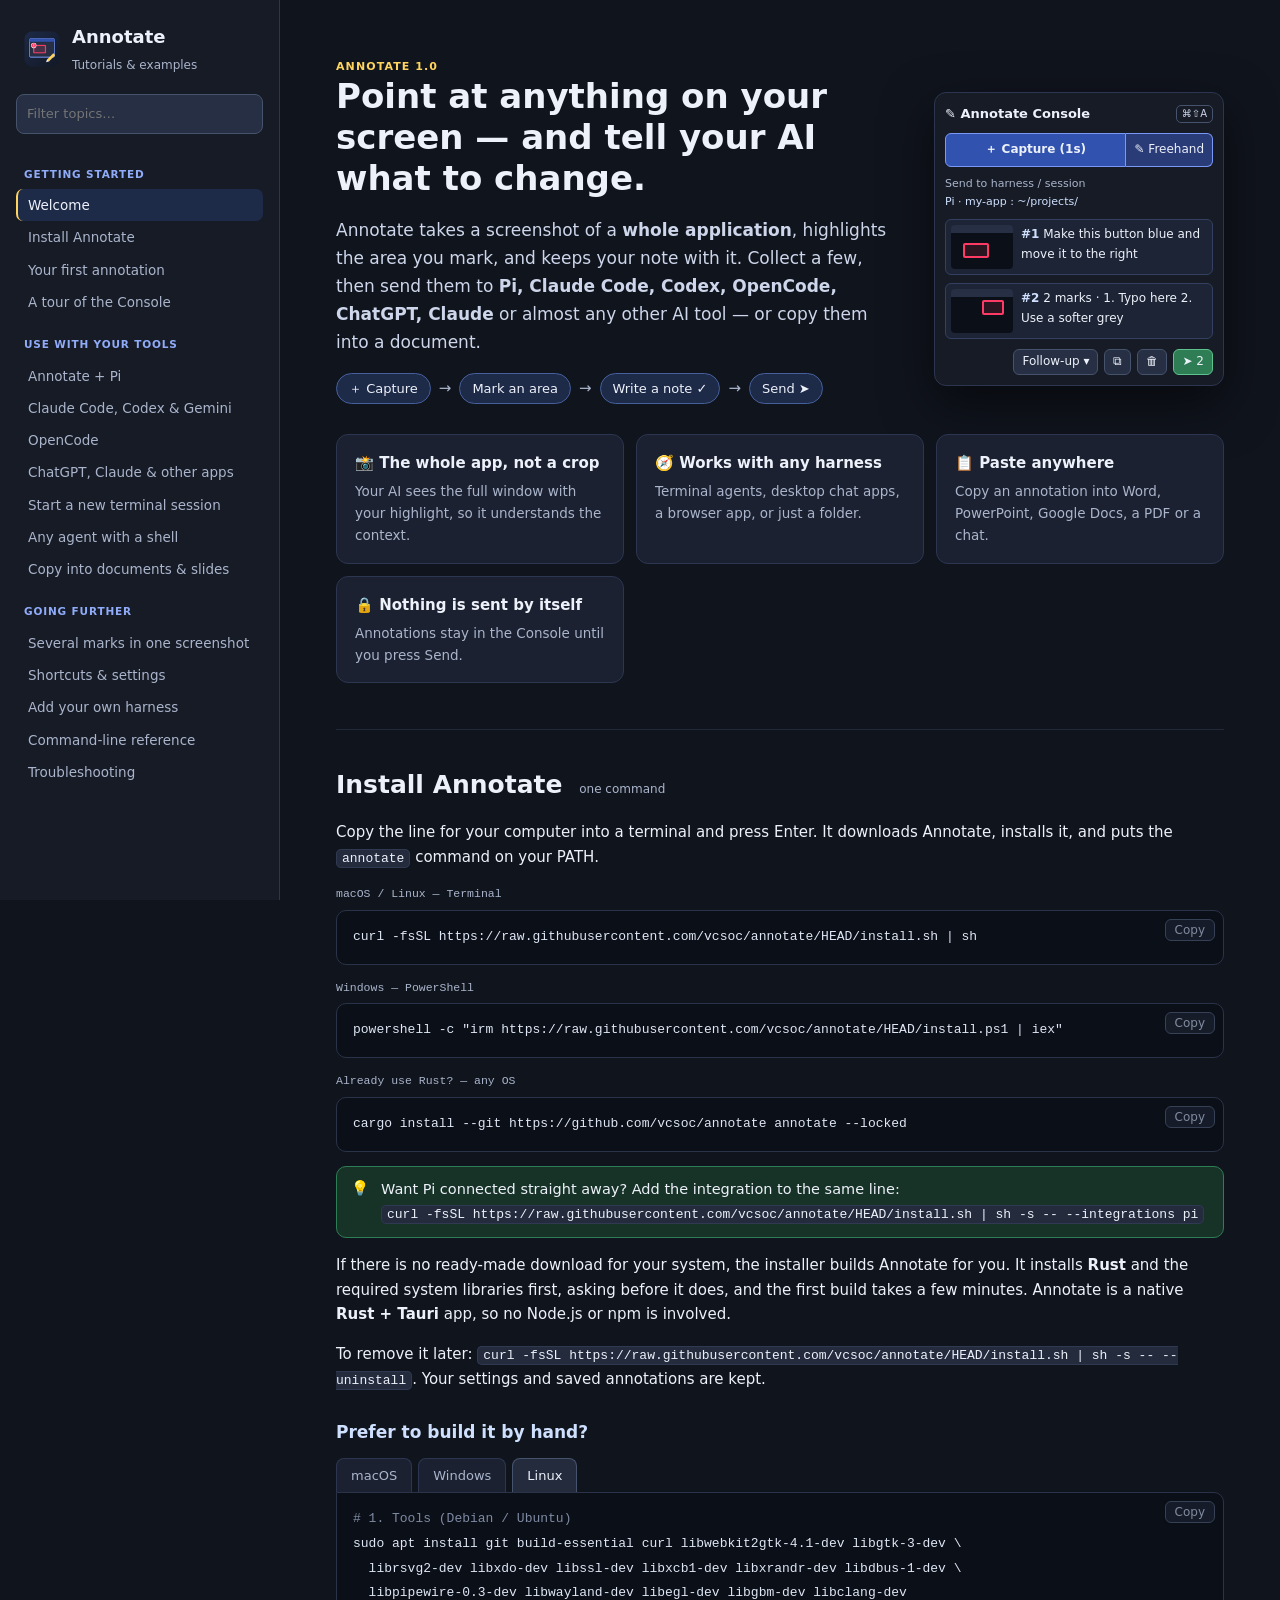
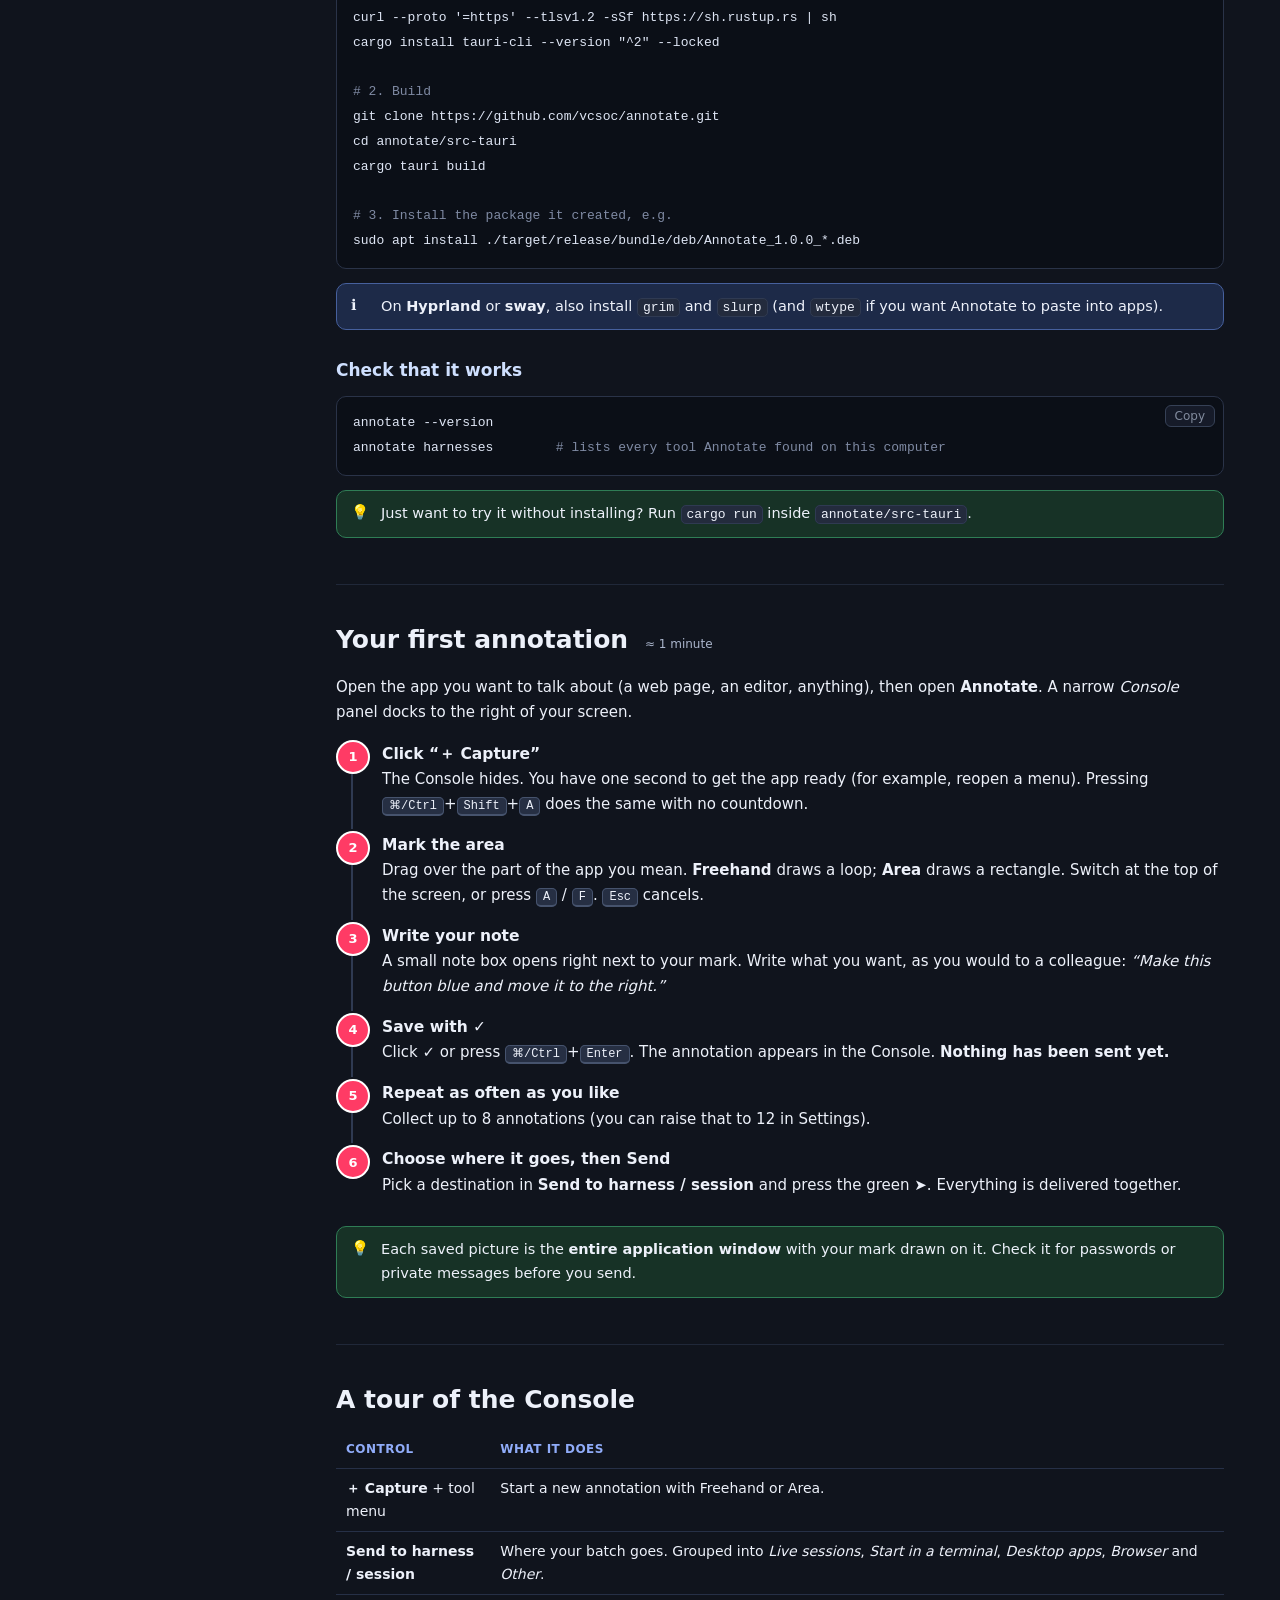
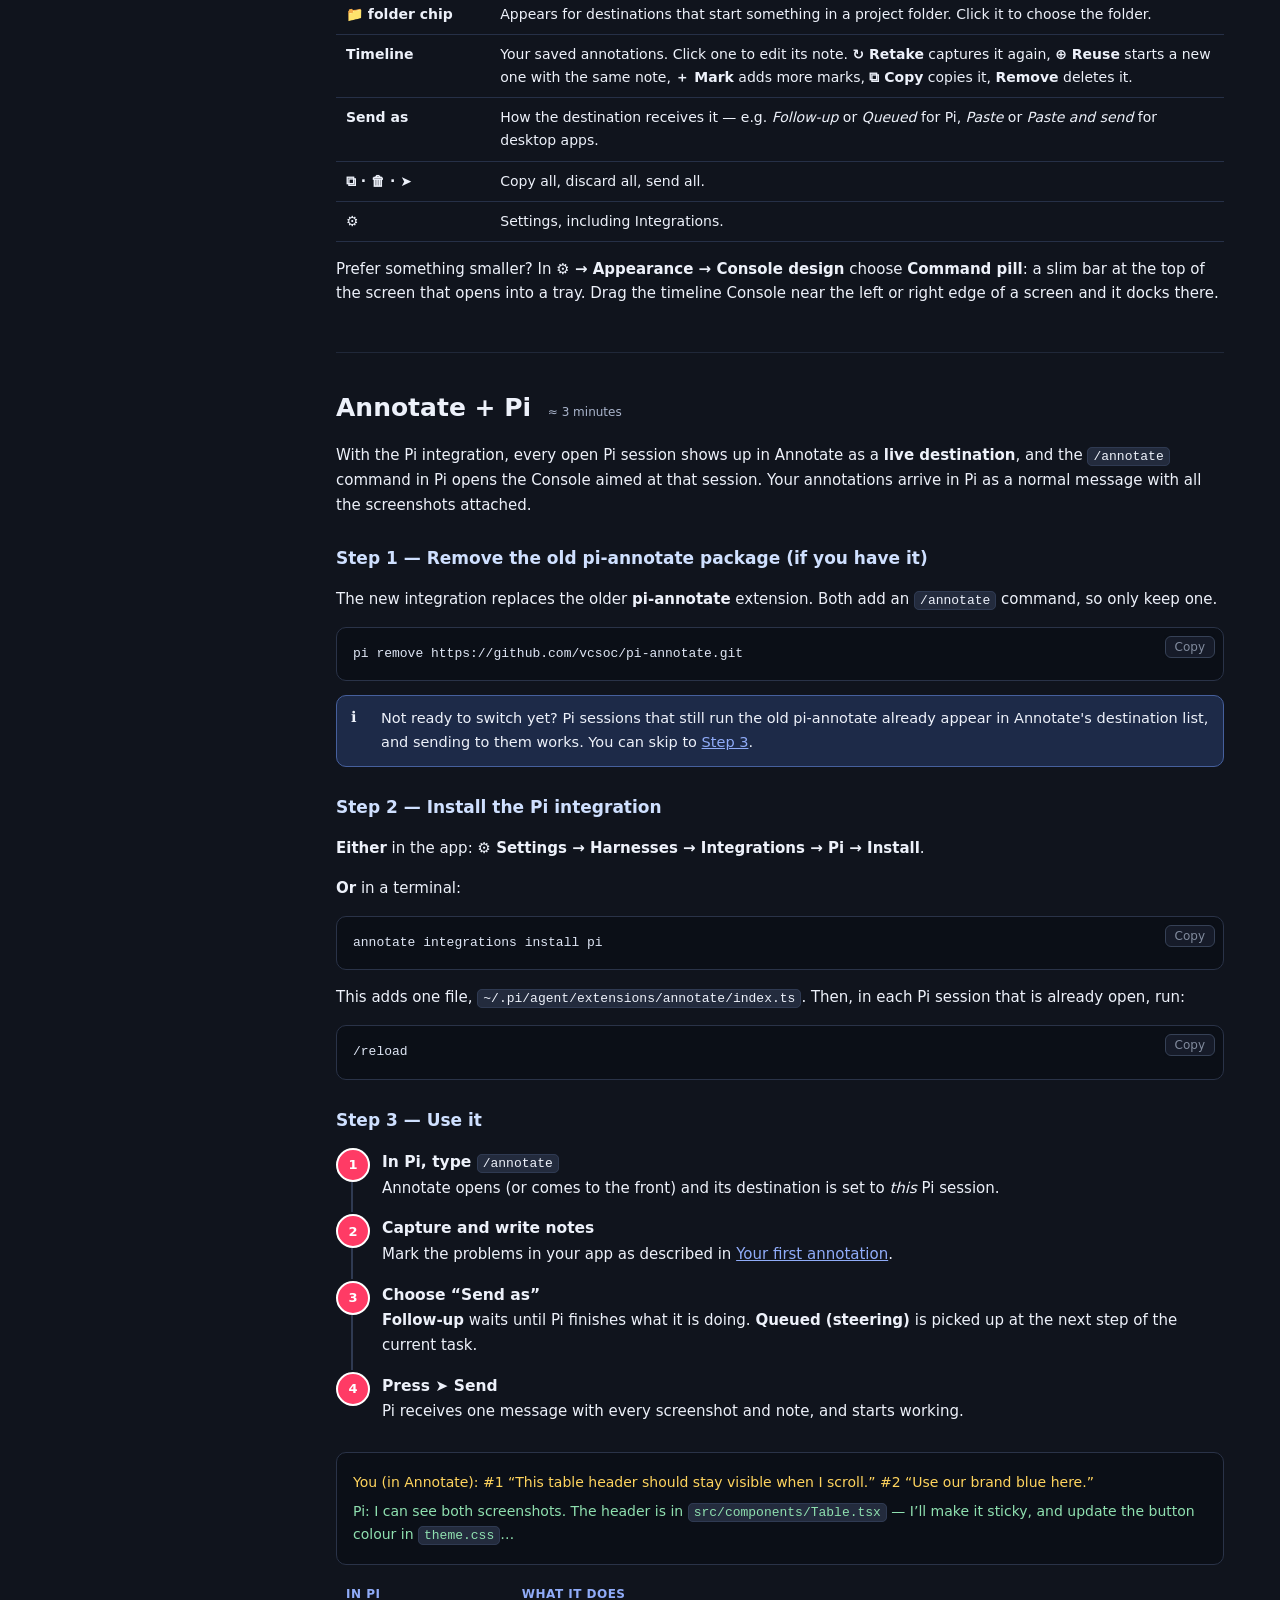
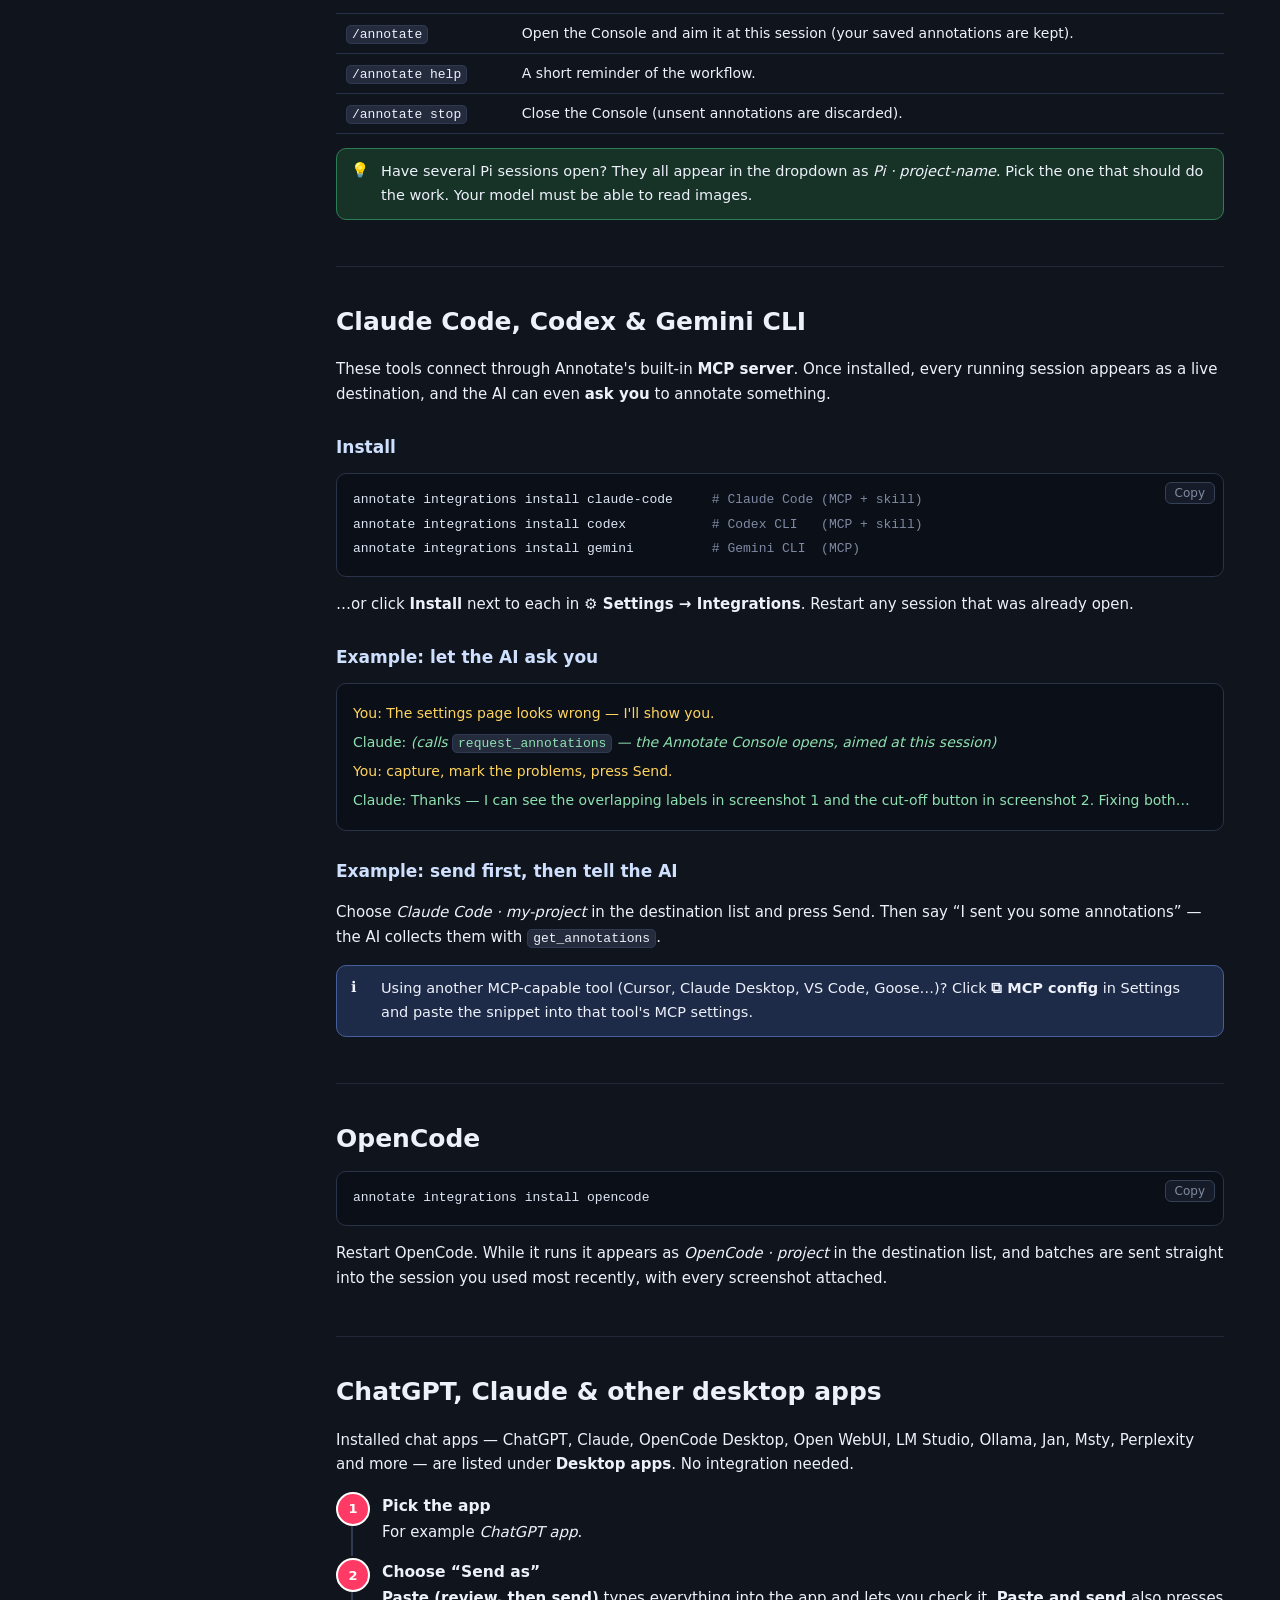
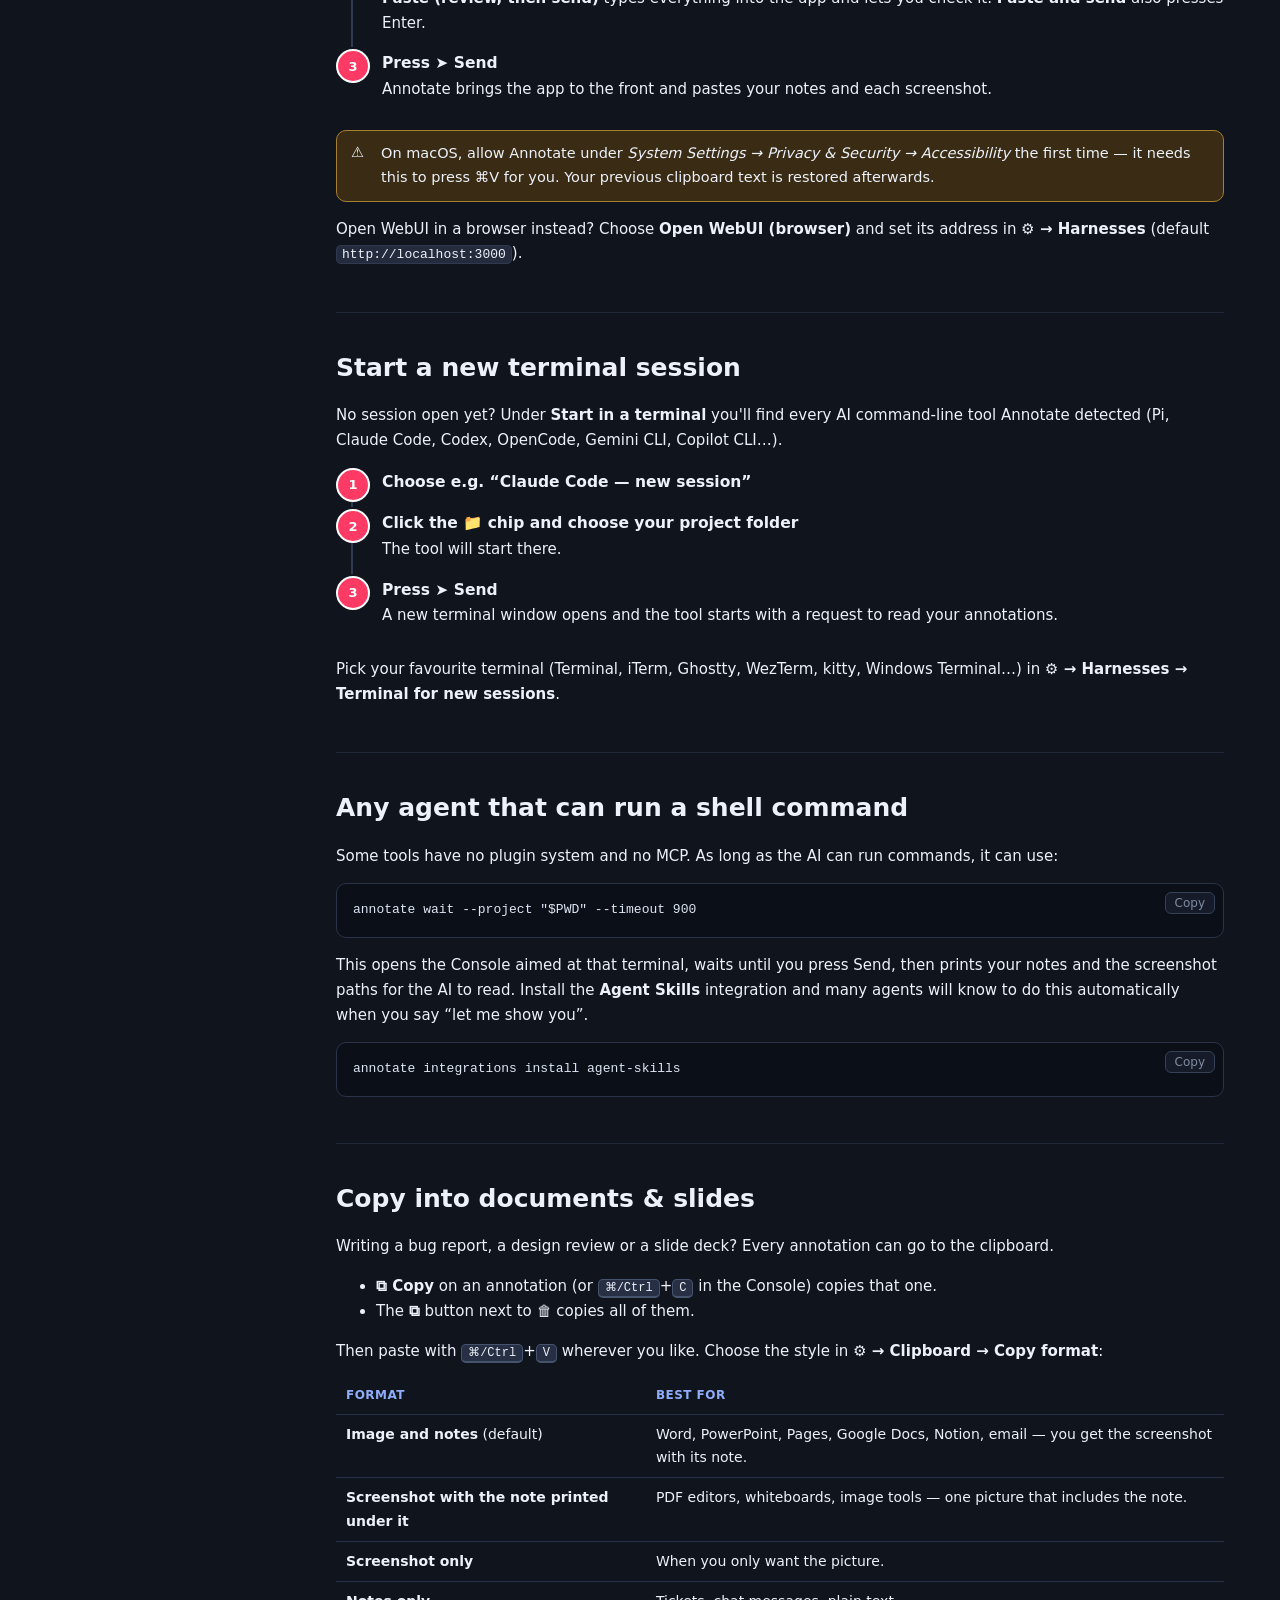
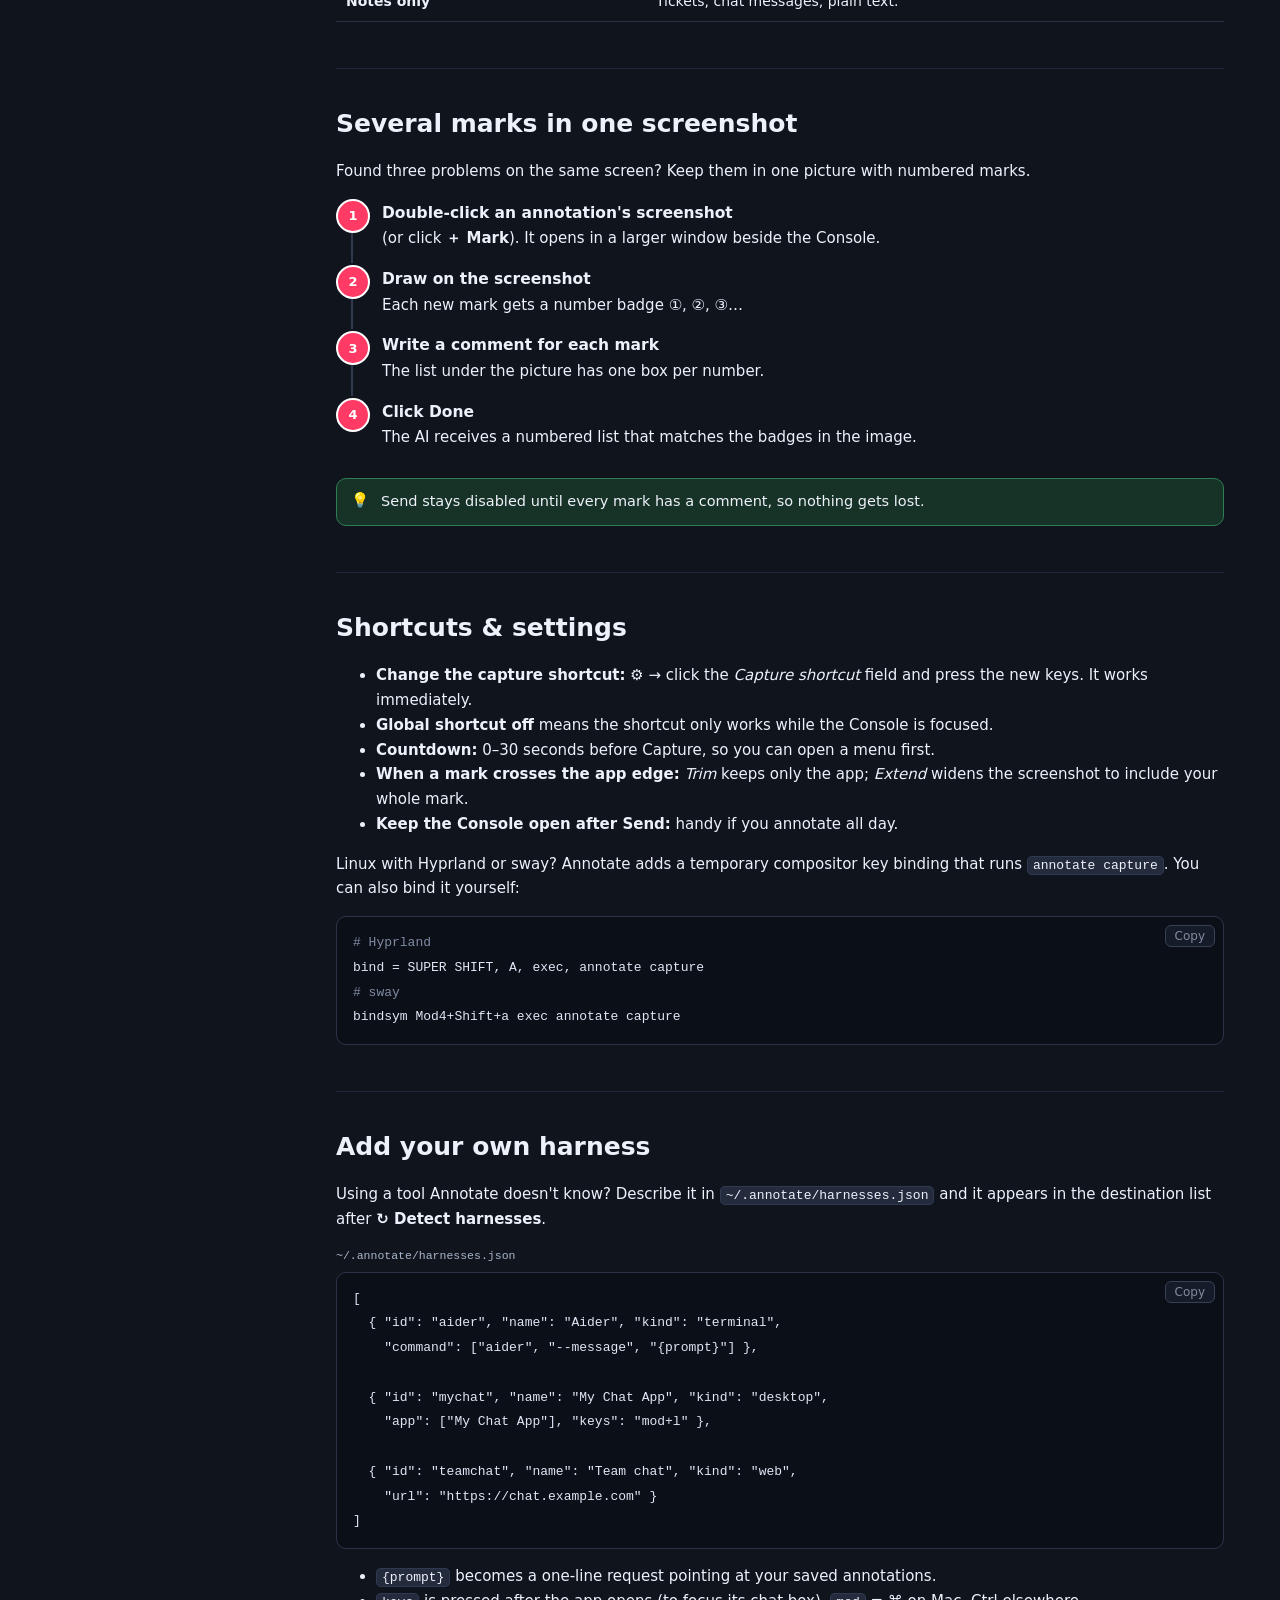
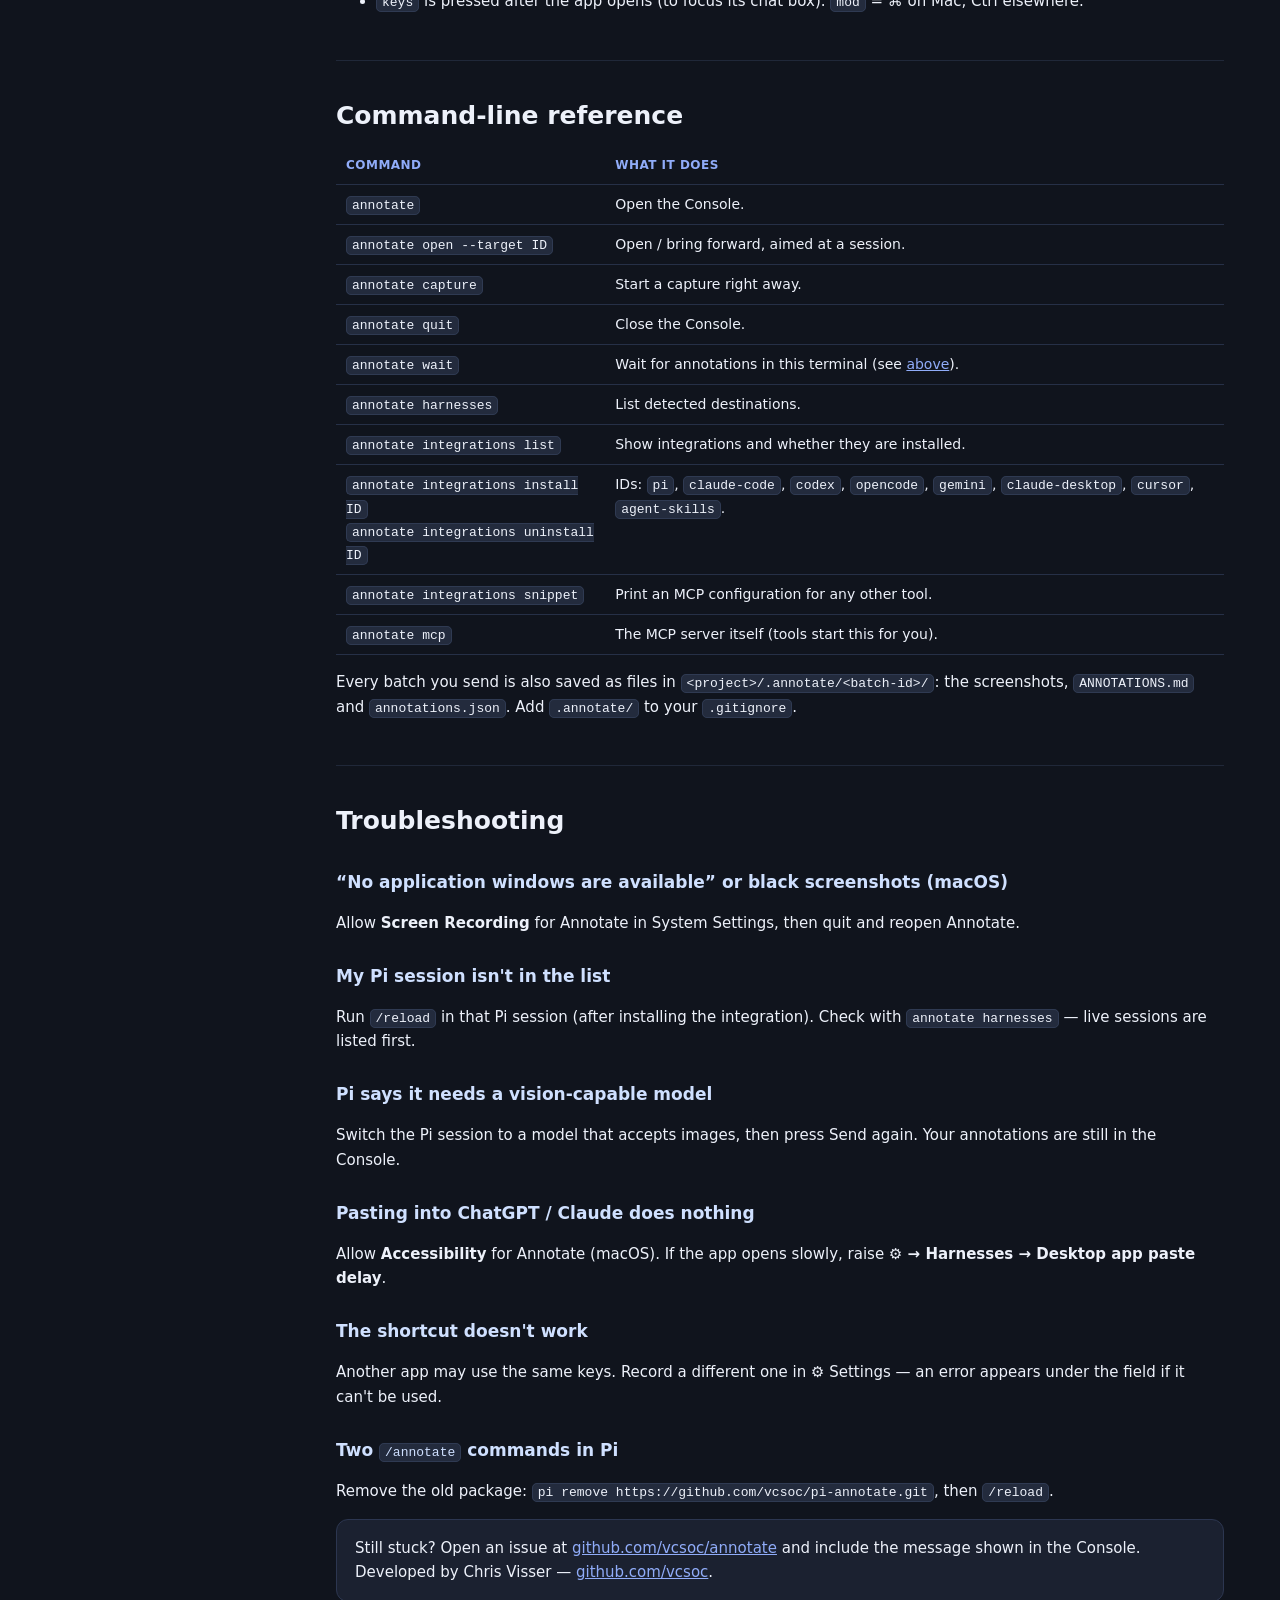
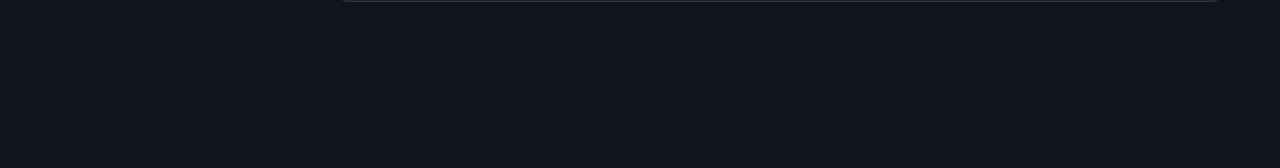
==== docs/tutorial.html @ 0a0fde4d "feat: Annotate 1.0 — harness-agnostic Rust + Tauri annotation Console Recreates the pi-annotate Cons" ====
<!doctype html>
<html lang="en">
<head>
<meta charset="utf-8">
<meta name="viewport" content="width=device-width, initial-scale=1">
<title>Annotate — Tutorials</title>
<style>
:root{--bg:#10141d;--panel:#161b26;--card:#1b2130;--line:#2c3650;--text:#edf1fa;--muted:#aab5cc;--blue:#7a99f7;--blue2:#3152af;--red:#ff3b65;--gold:#ffd45e;--green:#5ec28e;color-scheme:dark}
*{box-sizing:border-box}
html{scroll-behavior:smooth;scroll-padding-top:20px}
body{margin:0;font:15px/1.65 system-ui,-apple-system,"Segoe UI",sans-serif;background:var(--bg);color:var(--text)}
a{color:#90acf9}
code{font:13px ui-monospace,SFMono-Regular,Menlo,Consolas,monospace;background:#232b3d;border:1px solid #2f3a52;border-radius:5px;padding:1px 5px}
kbd{font:12px ui-monospace,Menlo,monospace;background:#262f43;border:1px solid #46536d;border-bottom-width:2px;border-radius:5px;padding:1px 6px}

/* layout */
.side{position:fixed;inset:0 auto 0 0;width:280px;background:var(--panel);border-right:1px solid var(--line);overflow-y:auto;padding:22px 16px 30px}
main{margin-left:280px;padding:40px 56px 120px;max-width:1040px}
.brand{display:flex;align-items:center;gap:10px;margin:0 6px 18px}
.brand img{width:40px;height:40px}
.brand strong{font-size:18px;display:block}
.brand span{font-size:12px;color:var(--muted)}
.search{width:100%;margin:0 0 14px;padding:8px 10px;border-radius:8px;border:1px solid #46536d;background:#262f43;color:var(--text);font:inherit;font-size:13px}
.side h4{font-size:10.5px;letter-spacing:.08em;text-transform:uppercase;color:#90acf9;margin:18px 8px 6px}
.side a{display:block;padding:5px 10px;border-radius:7px;color:var(--muted);text-decoration:none;font-size:13.5px;border-left:2px solid transparent}
.side a:hover{background:#1f2738;color:var(--text)}
.side a.active{background:#1d2a48;color:var(--text);border-left-color:var(--gold)}
.menu-toggle{display:none}

/* content */
section{padding-top:18px;margin-bottom:46px;border-top:1px solid #202839}
section:first-of-type{border-top:0}
h1{font-size:34px;line-height:1.2;margin:0 0 10px}
h2{font-size:25px;margin:16px 0 8px}
h3{font-size:17px;margin:26px 0 6px;color:#cfe0ff}
.lead{font-size:17px;color:#cdd6ea;max-width:760px}
.eyebrow{font-size:11px;letter-spacing:.1em;text-transform:uppercase;color:var(--gold);font-weight:700}
.time{font-size:12px;color:var(--muted);margin-left:8px;font-weight:400}

/* steps */
ol.steps{list-style:none;counter-reset:s;padding:0;margin:14px 0}
ol.steps>li{counter-increment:s;position:relative;padding:2px 0 14px 46px}
ol.steps>li::before{content:counter(s);position:absolute;left:0;top:0;width:30px;height:30px;border-radius:50%;background:var(--red);border:2px solid #fff;color:#fff;font-weight:700;font-size:13px;display:flex;align-items:center;justify-content:center}
ol.steps>li::after{content:"";position:absolute;left:15px;top:34px;bottom:2px;width:2px;background:#2f3a52}
ol.steps>li:last-child::after{display:none}
ol.steps>li>b:first-child{display:block;font-size:15.5px}

/* boxes */
.card{background:var(--card);border:1px solid var(--line);border-radius:12px;padding:16px 18px;margin:14px 0}
.grid{display:grid;grid-template-columns:repeat(auto-fit,minmax(220px,1fr));gap:12px;margin:14px 0}
.grid .card{margin:0}
.grid .card h4{margin:0 0 4px;font-size:15px}
.grid .card p{margin:0;color:var(--muted);font-size:13.5px}
.tip,.warn,.note{border-radius:10px;padding:11px 14px 11px 44px;margin:14px 0;position:relative;font-size:14.5px}
.tip{background:#173226;border:1px solid #2f7d55}.tip::before{content:"💡"}
.warn{background:#3a2c14;border:1px solid #a7802f}.warn::before{content:"⚠️"}
.note{background:#1d2a48;border:1px solid #46609d}.note::before{content:"ℹ️"}
.tip::before,.warn::before,.note::before{position:absolute;left:14px;top:10px}
.tabs{display:flex;gap:6px;margin:12px 0 0}
.tabs button{font:inherit;font-size:13px;color:var(--muted);background:#1b2130;border:1px solid var(--line);border-bottom:0;border-radius:8px 8px 0 0;padding:6px 14px;cursor:pointer}
.tabs button[aria-selected=true]{background:#232b3d;color:var(--text);border-color:#46536d}
.tab{display:none}.tab.show{display:block}
.tab pre{margin-top:0;border-top-left-radius:0}

/* code */
pre{position:relative;background:#0b0f17;border:1px solid #2a3348;border-radius:10px;padding:14px 16px;overflow:auto;margin:12px 0}
pre code{background:none;border:0;padding:0;font-size:13px;line-height:1.6;color:#dfe6f5}
pre .c{color:#7f8aa3}
.copy{position:absolute;top:8px;right:8px;font:12px system-ui;color:var(--muted);background:#1b2130;border:1px solid #46536d;border-radius:6px;padding:3px 9px;cursor:pointer;opacity:.75}
.copy:hover{opacity:1;color:var(--text)}
.label{font-size:11.5px;color:var(--muted);margin:14px 0 -6px;font-family:ui-monospace,Menlo,monospace}

/* tables */
table{width:100%;border-collapse:collapse;margin:12px 0;font-size:14px}
th,td{text-align:left;padding:8px 10px;border-bottom:1px solid #263047;vertical-align:top}
th{color:#90acf9;font-size:12px;letter-spacing:.04em;text-transform:uppercase}

/* mock Console */
.hero{display:grid;grid-template-columns:1fr 290px;gap:34px;align-items:center;margin-bottom:10px}
.mock{background:var(--panel);border:1px solid var(--line);border-radius:12px;padding:10px;font-size:12px;box-shadow:0 18px 50px #0008}
.mock .t{display:flex;justify-content:space-between;align-items:center;margin-bottom:8px}
.mock .t b{font-size:13px}.mock .badge{font-size:10px;border:1px solid #46536d;border-radius:5px;padding:0 5px;color:#cdd6ea}
.mock .cap{display:flex}.mock .cap div{flex:1;background:var(--blue2);border:1px solid var(--blue);border-radius:6px 0 0 6px;text-align:center;padding:6px;font-weight:600}
.mock .cap span{background:#2a3c78;border:1px solid var(--blue);border-left:0;border-radius:0 6px 6px 0;padding:6px 8px}
.mock .dest{color:var(--muted);font-size:11px;margin:8px 0 2px}.mock .dest b{display:block;color:#cfe0ff;font-weight:400}
.mock .entry{display:grid;grid-template-columns:62px 1fr;gap:8px;background:#1d2435;border:1px solid #334061;border-radius:6px;padding:5px;margin-top:8px}
.mock .shot{height:44px;border-radius:4px;background:linear-gradient(#262f43 0 18%,#0b0f17 18%);position:relative}
.mock .shot i{position:absolute;left:20%;top:40%;width:42%;height:34%;border:2px solid var(--red);background:#ff3b6522;border-radius:2px}
.mock .foot{display:flex;gap:6px;justify-content:flex-end;margin-top:10px}
.mock .foot span{border:1px solid #46536d;border-radius:6px;padding:2px 8px;background:#262f43}
.mock .foot .send{background:#2f7d55;border-color:var(--green)}
.flow{display:flex;flex-wrap:wrap;gap:8px;align-items:center;margin:16px 0}
.flow span{background:#1d2a48;border:1px solid #46609d;border-radius:20px;padding:4px 12px;font-size:13px}
.flow em{color:var(--muted);font-style:normal}
.chat{background:#0b0f17;border:1px solid #2a3348;border-radius:10px;padding:12px 16px;margin:12px 0;font-size:14px}
.chat p{margin:6px 0}.chat .u{color:var(--gold)}.chat .a{color:#8fe0b0}
.hidden{display:none!important}

@media (max-width:900px){
  .side{transform:translateX(-100%);transition:transform .2s;z-index:5}
  .side.open{transform:none}
  main{margin-left:0;padding:60px 20px 80px}
  .hero{grid-template-columns:1fr}
  .menu-toggle{display:block;position:fixed;top:12px;left:12px;z-index:6;font:inherit;background:var(--panel);color:var(--text);border:1px solid #46536d;border-radius:8px;padding:6px 12px}
}
</style>
</head>
<body>
<button class="menu-toggle" aria-label="Open navigation">☰ Menu</button>
<nav class="side" aria-label="Tutorials">
  <div class="brand"><img src="../src-tauri/icons/128x128.png" alt=""><div><strong>Annotate</strong><span>Tutorials &amp; examples</span></div></div>
  <input class="search" type="search" placeholder="Filter topics…" aria-label="Filter topics">
  <h4>Getting started</h4>
  <a href="#welcome">Welcome</a>
  <a href="#install">Install Annotate</a>
  <a href="#first">Your first annotation</a>
  <a href="#console">A tour of the Console</a>
  <h4>Use with your tools</h4>
  <a href="#pi">Annotate + Pi</a>
  <a href="#claude-code">Claude Code, Codex &amp; Gemini</a>
  <a href="#opencode">OpenCode</a>
  <a href="#desktop">ChatGPT, Claude &amp; other apps</a>
  <a href="#terminal">Start a new terminal session</a>
  <a href="#wait">Any agent with a shell</a>
  <a href="#clipboard">Copy into documents &amp; slides</a>
  <h4>Going further</h4>
  <a href="#marks">Several marks in one screenshot</a>
  <a href="#shortcut">Shortcuts &amp; settings</a>
  <a href="#custom">Add your own harness</a>
  <a href="#cli">Command-line reference</a>
  <a href="#trouble">Troubleshooting</a>
</nav>

<main>
<!-- ============================================================ -->
<section id="welcome">
  <div class="hero">
    <div>
      <div class="eyebrow">Annotate 1.0</div>
      <h1>Point at anything on your screen — and tell your AI what to change.</h1>
      <p class="lead">Annotate takes a screenshot of a <b>whole application</b>, highlights the area you mark, and keeps your note with it. Collect a few, then send them to <b>Pi, Claude Code, Codex, OpenCode, ChatGPT, Claude</b> or almost any other AI tool — or copy them into a document.</p>
      <div class="flow"><span>＋ Capture</span><em>→</em><span>Mark an area</span><em>→</em><span>Write a note ✓</span><em>→</em><span>Send ➤</span></div>
    </div>
    <div class="mock" aria-hidden="true">
      <div class="t"><b>✎ Annotate Console</b><span class="badge">⌘⇧A</span></div>
      <div class="cap"><div>＋ Capture (1s)</div><span>✎ Freehand</span></div>
      <div class="dest">Send to harness / session<b>Pi · my-app : ~/projects/</b></div>
      <div class="entry"><div class="shot"><i></i></div><div><b style="color:#cfe0ff">#1</b> Make this button blue and move it to the right</div></div>
      <div class="entry"><div class="shot"><i style="left:50%;top:25%;width:35%"></i></div><div><b style="color:#cfe0ff">#2</b> 2 marks · 1. Typo here 2. Use a softer grey</div></div>
      <div class="foot"><span>Follow-up ▾</span><span>⧉</span><span>🗑</span><span class="send">➤ 2</span></div>
    </div>
  </div>
  <div class="grid">
    <div class="card"><h4>📸 The whole app, not a crop</h4><p>Your AI sees the full window with your highlight, so it understands the context.</p></div>
    <div class="card"><h4>🧭 Works with any harness</h4><p>Terminal agents, desktop chat apps, a browser app, or just a folder.</p></div>
    <div class="card"><h4>📋 Paste anywhere</h4><p>Copy an annotation into Word, PowerPoint, Google Docs, a PDF or a chat.</p></div>
    <div class="card"><h4>🔒 Nothing is sent by itself</h4><p>Annotations stay in the Console until you press Send.</p></div>
  </div>
</section>

<!-- ============================================================ -->
<section id="install">
  <h2>Install Annotate <span class="time">one command</span></h2>
  <p>Copy the line for your computer into a terminal and press Enter. It downloads Annotate, installs it, and puts the <code>annotate</code> command on your PATH.</p>
  <div class="label">macOS / Linux — Terminal</div>
<pre><code>curl -fsSL https://raw.githubusercontent.com/vcsoc/annotate/HEAD/install.sh | sh</code></pre>
  <div class="label">Windows — PowerShell</div>
<pre><code>powershell -c "irm https://raw.githubusercontent.com/vcsoc/annotate/HEAD/install.ps1 | iex"</code></pre>
  <div class="label">Already use Rust? — any OS</div>
<pre><code>cargo install --git https://github.com/vcsoc/annotate annotate --locked</code></pre>
  <div class="tip">Want Pi connected straight away? Add the integration to the same line:<br><code>curl -fsSL https://raw.githubusercontent.com/vcsoc/annotate/HEAD/install.sh | sh -s -- --integrations pi</code></div>
  <p>If there is no ready-made download for your system, the installer builds Annotate for you. It installs <b>Rust</b> and the required system libraries first, asking before it does, and the first build takes a few minutes. Annotate is a native <b>Rust + Tauri</b> app, so no Node.js or npm is involved.</p>
  <p>To remove it later: <code>curl -fsSL https://raw.githubusercontent.com/vcsoc/annotate/HEAD/install.sh | sh -s -- --uninstall</code>. Your settings and saved annotations are kept.</p>

  <h3>Prefer to build it by hand?</h3>

  <div class="tabs" role="tablist" data-group="os">
    <button role="tab" aria-selected="true" data-tab="mac">macOS</button>
    <button role="tab" aria-selected="false" data-tab="win">Windows</button>
    <button role="tab" aria-selected="false" data-tab="linux">Linux</button>
  </div>
  <div class="tab show" data-group="os" data-tab="mac">
<pre><code><span class="c"># 1. Tools (skip what you already have)</span>
xcode-select --install
curl --proto '=https' --tlsv1.2 -sSf https://sh.rustup.rs | sh
cargo install tauri-cli --version "^2" --locked

<span class="c"># 2. Get Annotate and build the app</span>
git clone https://github.com/vcsoc/annotate.git
cd annotate/src-tauri
cargo tauri build

<span class="c"># 3. Install it</span>
cp -R target/release/bundle/macos/Annotate.app /Applications/

<span class="c"># 4. (Recommended) make the `annotate` command available in terminals</span>
sudo ln -sf /Applications/Annotate.app/Contents/MacOS/annotate /usr/local/bin/annotate</code></pre>
    <div class="note">The first time you capture, macOS asks for <b>Screen Recording</b> permission. Allow it in <i>System Settings → Privacy &amp; Security → Screen &amp; System Audio Recording</i>, then reopen Annotate.</div>
  </div>
  <div class="tab" data-group="os" data-tab="win">
<pre><code><span class="c"># 1. Tools: install these first</span>
<span class="c">#    • Rust:      https://rustup.rs   (choose the default MSVC option)</span>
<span class="c">#    • Git:       https://git-scm.com</span>
<span class="c">#    • "Desktop development with C++" from Visual Studio Build Tools</span>
cargo install tauri-cli --version "^2" --locked

<span class="c"># 2. Build (PowerShell)</span>
git clone https://github.com/vcsoc/annotate.git
cd annotate\src-tauri
cargo tauri build

<span class="c"># 3. Run the installer it created:</span>
<span class="c">#    target\release\bundle\msi\Annotate_1.0.0_x64_en-US.msi</span></code></pre>
    <div class="note">WebView2 is already part of Windows 11. On Windows 10 the installer adds it if it is missing.</div>
  </div>
  <div class="tab" data-group="os" data-tab="linux">
<pre><code><span class="c"># 1. Tools (Debian / Ubuntu)</span>
sudo apt install git build-essential curl libwebkit2gtk-4.1-dev libgtk-3-dev \
  librsvg2-dev libxdo-dev libssl-dev libxcb1-dev libxrandr-dev libdbus-1-dev \
  libpipewire-0.3-dev libwayland-dev libegl-dev libgbm-dev libclang-dev
curl --proto '=https' --tlsv1.2 -sSf https://sh.rustup.rs | sh
cargo install tauri-cli --version "^2" --locked

<span class="c"># 2. Build</span>
git clone https://github.com/vcsoc/annotate.git
cd annotate/src-tauri
cargo tauri build

<span class="c"># 3. Install the package it created, e.g.</span>
sudo apt install ./target/release/bundle/deb/Annotate_1.0.0_*.deb</code></pre>
    <div class="note">On <b>Hyprland</b> or <b>sway</b>, also install <code>grim</code> and <code>slurp</code> (and <code>wtype</code> if you want Annotate to paste into apps).</div>
  </div>

  <h3>Check that it works</h3>
<pre><code>annotate --version
annotate harnesses        <span class="c"># lists every tool Annotate found on this computer</span></code></pre>
  <div class="tip">Just want to try it without installing? Run <code>cargo run</code> inside <code>annotate/src-tauri</code>.</div>
</section>

<!-- ============================================================ -->
<section id="first">
  <h2>Your first annotation <span class="time">≈ 1 minute</span></h2>
  <p>Open the app you want to talk about (a web page, an editor, anything), then open <b>Annotate</b>. A narrow <i>Console</i> panel docks to the right of your screen.</p>
  <ol class="steps">
    <li><b>Click “＋ Capture”</b>The Console hides. You have one second to get the app ready (for example, reopen a menu). Pressing <kbd>⌘/Ctrl</kbd>+<kbd>Shift</kbd>+<kbd>A</kbd> does the same with no countdown.</li>
    <li><b>Mark the area</b>Drag over the part of the app you mean. <b>Freehand</b> draws a loop; <b>Area</b> draws a rectangle. Switch at the top of the screen, or press <kbd>A</kbd> / <kbd>F</kbd>. <kbd>Esc</kbd> cancels.</li>
    <li><b>Write your note</b>A small note box opens right next to your mark. Write what you want, as you would to a colleague: <i>“Make this button blue and move it to the right.”</i></li>
    <li><b>Save with ✓</b>Click <b>✓</b> or press <kbd>⌘/Ctrl</kbd>+<kbd>Enter</kbd>. The annotation appears in the Console. <b>Nothing has been sent yet.</b></li>
    <li><b>Repeat as often as you like</b>Collect up to 8 annotations (you can raise that to 12 in Settings).</li>
    <li><b>Choose where it goes, then Send</b>Pick a destination in <b>Send to harness / session</b> and press the green <b>➤</b>. Everything is delivered together.</li>
  </ol>
  <div class="tip">Each saved picture is the <b>entire application window</b> with your mark drawn on it. Check it for passwords or private messages before you send.</div>
</section>

<!-- ============================================================ -->
<section id="console">
  <h2>A tour of the Console</h2>
  <table>
    <tr><th>Control</th><th>What it does</th></tr>
    <tr><td><b>＋ Capture</b> + tool menu</td><td>Start a new annotation with Freehand or Area.</td></tr>
    <tr><td><b>Send to harness / session</b></td><td>Where your batch goes. Grouped into <i>Live sessions</i>, <i>Start in a terminal</i>, <i>Desktop apps</i>, <i>Browser</i> and <i>Other</i>.</td></tr>
    <tr><td><b>📁 folder chip</b></td><td>Appears for destinations that start something in a project folder. Click it to choose the folder.</td></tr>
    <tr><td><b>Timeline</b></td><td>Your saved annotations. Click one to edit its note. <b>↻ Retake</b> captures it again, <b>⊕ Reuse</b> starts a new one with the same note, <b>＋ Mark</b> adds more marks, <b>⧉ Copy</b> copies it, <b>Remove</b> deletes it.</td></tr>
    <tr><td><b>Send as</b></td><td>How the destination receives it — e.g. <i>Follow-up</i> or <i>Queued</i> for Pi, <i>Paste</i> or <i>Paste and send</i> for desktop apps.</td></tr>
    <tr><td><b>⧉ · 🗑 · ➤</b></td><td>Copy all, discard all, send all.</td></tr>
    <tr><td><b>⚙</b></td><td>Settings, including Integrations.</td></tr>
  </table>
  <p>Prefer something smaller? In <b>⚙ → Appearance → Console design</b> choose <b>Command pill</b>: a slim bar at the top of the screen that opens into a tray. Drag the timeline Console near the left or right edge of a screen and it docks there.</p>
</section>

<!-- ============================================================ -->
<section id="pi">
  <h2>Annotate + Pi <span class="time">≈ 3 minutes</span></h2>
  <p>With the Pi integration, every open Pi session shows up in Annotate as a <b>live destination</b>, and the <code>/annotate</code> command in Pi opens the Console aimed at that session. Your annotations arrive in Pi as a normal message with all the screenshots attached.</p>

  <h3>Step 1 — Remove the old pi-annotate package (if you have it)</h3>
  <p>The new integration replaces the older <b>pi-annotate</b> extension. Both add an <code>/annotate</code> command, so only keep one.</p>
<pre><code>pi remove https://github.com/vcsoc/pi-annotate.git</code></pre>
  <div class="note">Not ready to switch yet? Pi sessions that still run the old pi-annotate already appear in Annotate's destination list, and sending to them works. You can skip to <a href="#pi-use">Step 3</a>.</div>

  <h3>Step 2 — Install the Pi integration</h3>
  <p><b>Either</b> in the app: <b>⚙ Settings → Harnesses → Integrations → Pi → Install</b>.</p>
  <p><b>Or</b> in a terminal:</p>
<pre><code>annotate integrations install pi</code></pre>
  <p>This adds one file, <code>~/.pi/agent/extensions/annotate/index.ts</code>. Then, in each Pi session that is already open, run:</p>
<pre><code>/reload</code></pre>

  <h3 id="pi-use">Step 3 — Use it</h3>
  <ol class="steps">
    <li><b>In Pi, type <code>/annotate</code></b>Annotate opens (or comes to the front) and its destination is set to <i>this</i> Pi session.</li>
    <li><b>Capture and write notes</b>Mark the problems in your app as described in <a href="#first">Your first annotation</a>.</li>
    <li><b>Choose “Send as”</b><b>Follow-up</b> waits until Pi finishes what it is doing. <b>Queued (steering)</b> is picked up at the next step of the current task.</li>
    <li><b>Press ➤ Send</b>Pi receives one message with every screenshot and note, and starts working.</li>
  </ol>
  <div class="chat"><p class="u">You (in Annotate): #1 “This table header should stay visible when I scroll.” #2 “Use our brand blue here.”</p><p class="a">Pi: I can see both screenshots. The header is in <code>src/components/Table.tsx</code> — I’ll make it sticky, and update the button colour in <code>theme.css</code>…</p></div>
  <table>
    <tr><th>In Pi</th><th>What it does</th></tr>
    <tr><td><code>/annotate</code></td><td>Open the Console and aim it at this session (your saved annotations are kept).</td></tr>
    <tr><td><code>/annotate help</code></td><td>A short reminder of the workflow.</td></tr>
    <tr><td><code>/annotate stop</code></td><td>Close the Console (unsent annotations are discarded).</td></tr>
  </table>
  <div class="tip">Have several Pi sessions open? They all appear in the dropdown as <i>Pi · project-name</i>. Pick the one that should do the work. Your model must be able to read images.</div>
</section>

<!-- ============================================================ -->
<section id="claude-code">
  <h2>Claude Code, Codex &amp; Gemini CLI</h2>
  <p>These tools connect through Annotate's built-in <b>MCP server</b>. Once installed, every running session appears as a live destination, and the AI can even <b>ask you</b> to annotate something.</p>
  <h3>Install</h3>
<pre><code>annotate integrations install claude-code     <span class="c"># Claude Code (MCP + skill)</span>
annotate integrations install codex           <span class="c"># Codex CLI   (MCP + skill)</span>
annotate integrations install gemini          <span class="c"># Gemini CLI  (MCP)</span></code></pre>
  <p>…or click <b>Install</b> next to each in <b>⚙ Settings → Integrations</b>. Restart any session that was already open.</p>
  <h3>Example: let the AI ask you</h3>
  <div class="chat"><p class="u">You: The settings page looks wrong — I'll show you.</p><p class="a">Claude: <i>(calls <code>request_annotations</code> — the Annotate Console opens, aimed at this session)</i></p><p class="u">You: capture, mark the problems, press Send.</p><p class="a">Claude: Thanks — I can see the overlapping labels in screenshot 1 and the cut-off button in screenshot 2. Fixing both…</p></div>
  <h3>Example: send first, then tell the AI</h3>
  <p>Choose <i>Claude Code · my-project</i> in the destination list and press Send. Then say “I sent you some annotations” — the AI collects them with <code>get_annotations</code>.</p>
  <div class="note">Using another MCP-capable tool (Cursor, Claude Desktop, VS Code, Goose…)? Click <b>⧉ MCP config</b> in Settings and paste the snippet into that tool's MCP settings.</div>
</section>

<!-- ============================================================ -->
<section id="opencode">
  <h2>OpenCode</h2>
<pre><code>annotate integrations install opencode</code></pre>
  <p>Restart OpenCode. While it runs it appears as <i>OpenCode · project</i> in the destination list, and batches are sent straight into the session you used most recently, with every screenshot attached.</p>
</section>

<!-- ============================================================ -->
<section id="desktop">
  <h2>ChatGPT, Claude &amp; other desktop apps</h2>
  <p>Installed chat apps — ChatGPT, Claude, OpenCode Desktop, Open WebUI, LM Studio, Ollama, Jan, Msty, Perplexity and more — are listed under <b>Desktop apps</b>. No integration needed.</p>
  <ol class="steps">
    <li><b>Pick the app</b>For example <i>ChatGPT app</i>.</li>
    <li><b>Choose “Send as”</b><b>Paste (review, then send)</b> types everything into the app and lets you check it. <b>Paste and send</b> also presses Enter.</li>
    <li><b>Press ➤ Send</b>Annotate brings the app to the front and pastes your notes and each screenshot.</li>
  </ol>
  <div class="warn">On macOS, allow Annotate under <i>System Settings → Privacy &amp; Security → Accessibility</i> the first time — it needs this to press ⌘V for you. Your previous clipboard text is restored afterwards.</div>
  <p>Open WebUI in a browser instead? Choose <b>Open WebUI (browser)</b> and set its address in <b>⚙ → Harnesses</b> (default <code>http://localhost:3000</code>).</p>
</section>

<!-- ============================================================ -->
<section id="terminal">
  <h2>Start a new terminal session</h2>
  <p>No session open yet? Under <b>Start in a terminal</b> you'll find every AI command-line tool Annotate detected (Pi, Claude Code, Codex, OpenCode, Gemini CLI, Copilot CLI…).</p>
  <ol class="steps">
    <li><b>Choose e.g. “Claude Code — new session”</b></li>
    <li><b>Click the 📁 chip and choose your project folder</b>The tool will start there.</li>
    <li><b>Press ➤ Send</b>A new terminal window opens and the tool starts with a request to read your annotations.</li>
  </ol>
  <p>Pick your favourite terminal (Terminal, iTerm, Ghostty, WezTerm, kitty, Windows Terminal…) in <b>⚙ → Harnesses → Terminal for new sessions</b>.</p>
</section>

<!-- ============================================================ -->
<section id="wait">
  <h2>Any agent that can run a shell command</h2>
  <p>Some tools have no plugin system and no MCP. As long as the AI can run commands, it can use:</p>
<pre><code>annotate wait --project "$PWD" --timeout 900</code></pre>
  <p>This opens the Console aimed at that terminal, waits until you press Send, then prints your notes and the screenshot paths for the AI to read. Install the <b>Agent Skills</b> integration and many agents will know to do this automatically when you say “let me show you”.</p>
<pre><code>annotate integrations install agent-skills</code></pre>
</section>

<!-- ============================================================ -->
<section id="clipboard">
  <h2>Copy into documents &amp; slides</h2>
  <p>Writing a bug report, a design review or a slide deck? Every annotation can go to the clipboard.</p>
  <ul>
    <li><b>⧉ Copy</b> on an annotation (or <kbd>⌘/Ctrl</kbd>+<kbd>C</kbd> in the Console) copies that one.</li>
    <li>The <b>⧉</b> button next to 🗑 copies all of them.</li>
  </ul>
  <p>Then paste with <kbd>⌘/Ctrl</kbd>+<kbd>V</kbd> wherever you like. Choose the style in <b>⚙ → Clipboard → Copy format</b>:</p>
  <table>
    <tr><th>Format</th><th>Best for</th></tr>
    <tr><td><b>Image and notes</b> (default)</td><td>Word, PowerPoint, Pages, Google Docs, Notion, email — you get the screenshot with its note.</td></tr>
    <tr><td><b>Screenshot with the note printed under it</b></td><td>PDF editors, whiteboards, image tools — one picture that includes the note.</td></tr>
    <tr><td><b>Screenshot only</b></td><td>When you only want the picture.</td></tr>
    <tr><td><b>Notes only</b></td><td>Tickets, chat messages, plain text.</td></tr>
  </table>
</section>

<!-- ============================================================ -->
<section id="marks">
  <h2>Several marks in one screenshot</h2>
  <p>Found three problems on the same screen? Keep them in one picture with numbered marks.</p>
  <ol class="steps">
    <li><b>Double-click an annotation's screenshot</b>(or click <b>＋ Mark</b>). It opens in a larger window beside the Console.</li>
    <li><b>Draw on the screenshot</b>Each new mark gets a number badge ①, ②, ③…</li>
    <li><b>Write a comment for each mark</b>The list under the picture has one box per number.</li>
    <li><b>Click Done</b>The AI receives a numbered list that matches the badges in the image.</li>
  </ol>
  <div class="tip">Send stays disabled until every mark has a comment, so nothing gets lost.</div>
</section>

<!-- ============================================================ -->
<section id="shortcut">
  <h2>Shortcuts &amp; settings</h2>
  <ul>
    <li><b>Change the capture shortcut:</b> ⚙ → click the <i>Capture shortcut</i> field and press the new keys. It works immediately.</li>
    <li><b>Global shortcut off</b> means the shortcut only works while the Console is focused.</li>
    <li><b>Countdown:</b> 0–30 seconds before Capture, so you can open a menu first.</li>
    <li><b>When a mark crosses the app edge:</b> <i>Trim</i> keeps only the app; <i>Extend</i> widens the screenshot to include your whole mark.</li>
    <li><b>Keep the Console open after Send:</b> handy if you annotate all day.</li>
  </ul>
  <p>Linux with Hyprland or sway? Annotate adds a temporary compositor key binding that runs <code>annotate capture</code>. You can also bind it yourself:</p>
<pre><code><span class="c"># Hyprland</span>
bind = SUPER SHIFT, A, exec, annotate capture
<span class="c"># sway</span>
bindsym Mod4+Shift+a exec annotate capture</code></pre>
</section>

<!-- ============================================================ -->
<section id="custom">
  <h2>Add your own harness</h2>
  <p>Using a tool Annotate doesn't know? Describe it in <code>~/.annotate/harnesses.json</code> and it appears in the destination list after <b>↻ Detect harnesses</b>.</p>
  <div class="label">~/.annotate/harnesses.json</div>
<pre><code>[
  { "id": "aider", "name": "Aider", "kind": "terminal",
    "command": ["aider", "--message", "{prompt}"] },

  { "id": "mychat", "name": "My Chat App", "kind": "desktop",
    "app": ["My Chat App"], "keys": "mod+l" },

  { "id": "teamchat", "name": "Team chat", "kind": "web",
    "url": "https://chat.example.com" }
]</code></pre>
  <ul>
    <li><code>{prompt}</code> becomes a one-line request pointing at your saved annotations.</li>
    <li><code>keys</code> is pressed after the app opens (to focus its chat box). <code>mod</code> = ⌘ on Mac, Ctrl elsewhere.</li>
  </ul>
</section>

<!-- ============================================================ -->
<section id="cli">
  <h2>Command-line reference</h2>
  <table>
    <tr><th>Command</th><th>What it does</th></tr>
    <tr><td><code>annotate</code></td><td>Open the Console.</td></tr>
    <tr><td><code>annotate open --target ID</code></td><td>Open / bring forward, aimed at a session.</td></tr>
    <tr><td><code>annotate capture</code></td><td>Start a capture right away.</td></tr>
    <tr><td><code>annotate quit</code></td><td>Close the Console.</td></tr>
    <tr><td><code>annotate wait</code></td><td>Wait for annotations in this terminal (see <a href="#wait">above</a>).</td></tr>
    <tr><td><code>annotate harnesses</code></td><td>List detected destinations.</td></tr>
    <tr><td><code>annotate integrations list</code></td><td>Show integrations and whether they are installed.</td></tr>
    <tr><td><code>annotate integrations install ID</code><br><code>annotate integrations uninstall ID</code></td><td>IDs: <code>pi</code>, <code>claude-code</code>, <code>codex</code>, <code>opencode</code>, <code>gemini</code>, <code>claude-desktop</code>, <code>cursor</code>, <code>agent-skills</code>.</td></tr>
    <tr><td><code>annotate integrations snippet</code></td><td>Print an MCP configuration for any other tool.</td></tr>
    <tr><td><code>annotate mcp</code></td><td>The MCP server itself (tools start this for you).</td></tr>
  </table>
  <p>Every batch you send is also saved as files in <code>&lt;project&gt;/.annotate/&lt;batch-id&gt;/</code>: the screenshots, <code>ANNOTATIONS.md</code> and <code>annotations.json</code>. Add <code>.annotate/</code> to your <code>.gitignore</code>.</p>
</section>

<!-- ============================================================ -->
<section id="trouble">
  <h2>Troubleshooting</h2>
  <h3>“No application windows are available” or black screenshots (macOS)</h3>
  <p>Allow <b>Screen Recording</b> for Annotate in System Settings, then quit and reopen Annotate.</p>
  <h3>My Pi session isn't in the list</h3>
  <p>Run <code>/reload</code> in that Pi session (after installing the integration). Check with <code>annotate harnesses</code> — live sessions are listed first.</p>
  <h3>Pi says it needs a vision-capable model</h3>
  <p>Switch the Pi session to a model that accepts images, then press Send again. Your annotations are still in the Console.</p>
  <h3>Pasting into ChatGPT / Claude does nothing</h3>
  <p>Allow <b>Accessibility</b> for Annotate (macOS). If the app opens slowly, raise <b>⚙ → Harnesses → Desktop app paste delay</b>.</p>
  <h3>The shortcut doesn't work</h3>
  <p>Another app may use the same keys. Record a different one in ⚙ Settings — an error appears under the field if it can't be used.</p>
  <h3>Two <code>/annotate</code> commands in Pi</h3>
  <p>Remove the old package: <code>pi remove https://github.com/vcsoc/pi-annotate.git</code>, then <code>/reload</code>.</p>
  <p class="card">Still stuck? Open an issue at <a href="https://github.com/vcsoc/annotate/issues">github.com/vcsoc/annotate</a> and include the message shown in the Console. Developed by Chris Visser — <a href="https://github.com/vcsoc">github.com/vcsoc</a>.</p>
</section>
</main>

<script>
// Copy buttons on code blocks.
for (const pre of document.querySelectorAll('pre')) {
  const button = document.createElement('button');
  button.className = 'copy'; button.textContent = 'Copy';
  button.onclick = async () => {
    const text = pre.querySelector('code').innerText.split('\n').filter(l => !l.trim().startsWith('#') || l.includes('bind')).join('\n').trim();
    try { await navigator.clipboard.writeText(text); button.textContent = 'Copied ✓'; } catch { button.textContent = 'Select & copy'; }
    setTimeout(() => { button.textContent = 'Copy'; }, 1500);
  };
  pre.append(button);
}
// OS tabs.
for (const tab of document.querySelectorAll('.tabs button')) {
  tab.onclick = () => {
    const group = tab.parentElement.dataset.group;
    for (const b of tab.parentElement.children) b.setAttribute('aria-selected', String(b === tab));
    for (const panel of document.querySelectorAll(`.tab[data-group="${group}"]`)) panel.classList.toggle('show', panel.dataset.tab === tab.dataset.tab);
  };
}
const platform = navigator.platform || '';
document.querySelector(`.tabs button[data-tab="${/Win/.test(platform) ? 'win' : /Linux/.test(platform) ? 'linux' : 'mac'}"]`)?.click();
// Highlight the section in view.
const links = [...document.querySelectorAll('.side a')];
const observer = new IntersectionObserver(entries => {
  for (const entry of entries) if (entry.isIntersecting) for (const a of links) a.classList.toggle('active', a.getAttribute('href') === '#' + entry.target.id);
}, { rootMargin: '-15% 0px -75% 0px' });
document.querySelectorAll('main section').forEach(s => observer.observe(s));
// Filter topics.
document.querySelector('.search').addEventListener('input', event => {
  const q = event.target.value.trim().toLowerCase();
  for (const a of links) {
    const section = document.querySelector(a.getAttribute('href'));
    a.classList.toggle('hidden', Boolean(q) && !(a.textContent + ' ' + section.textContent).toLowerCase().includes(q));
  }
});
// Mobile menu.
document.querySelector('.menu-toggle').onclick = () => document.querySelector('.side').classList.toggle('open');
for (const a of links) a.addEventListener('click', () => document.querySelector('.side').classList.remove('open'));
</script>
</body>
</html>
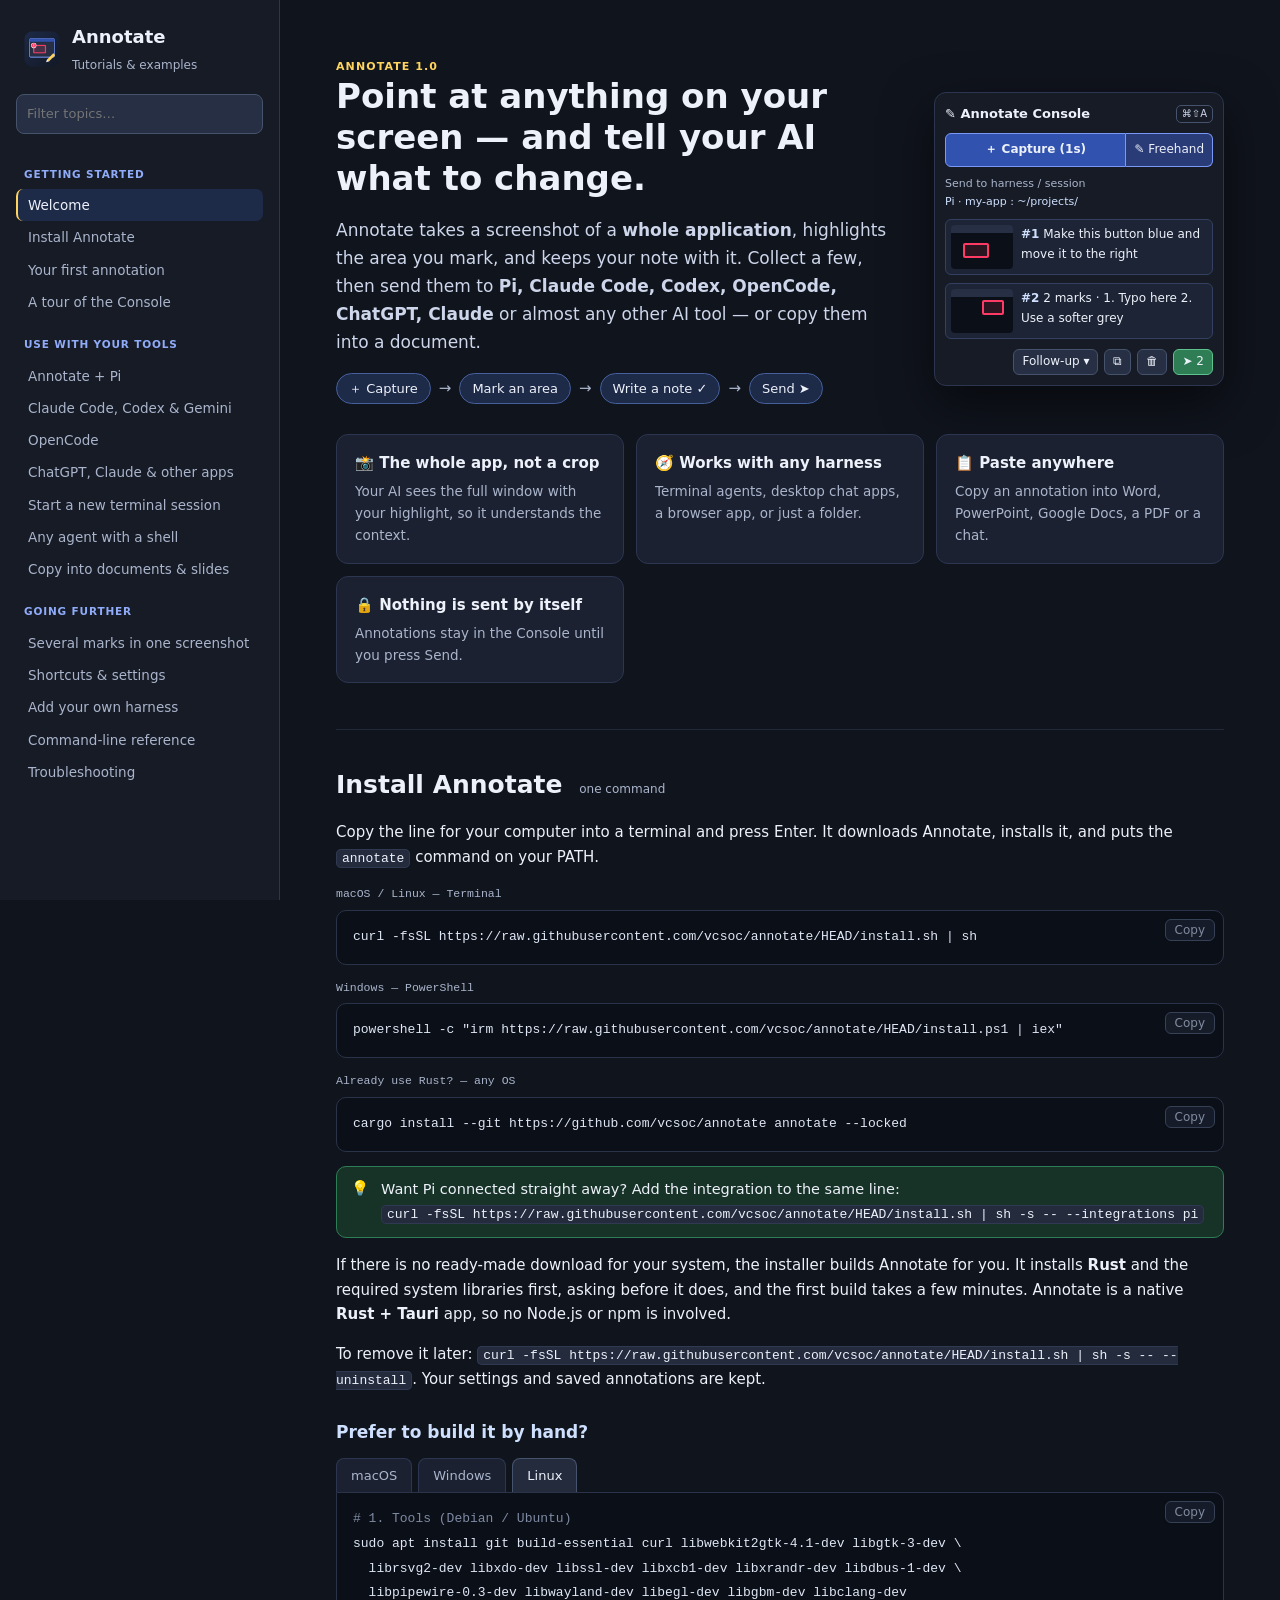
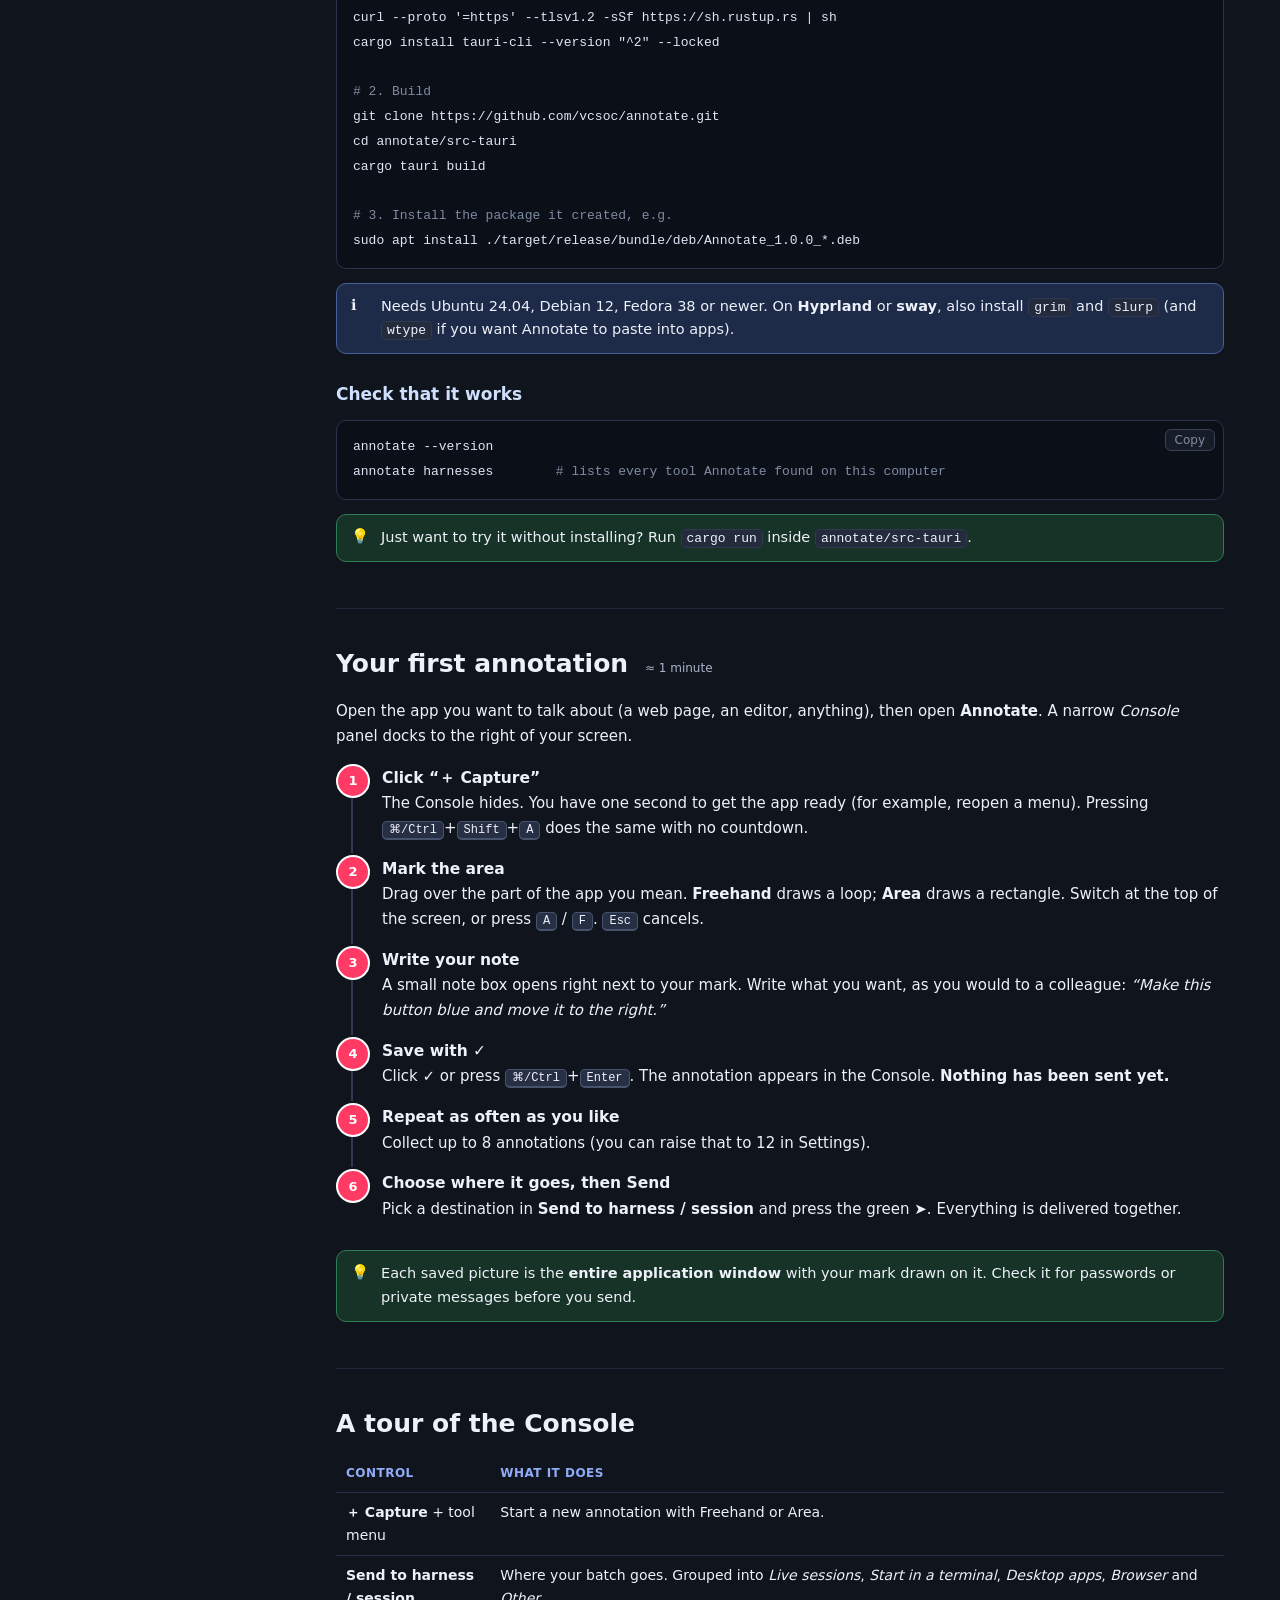
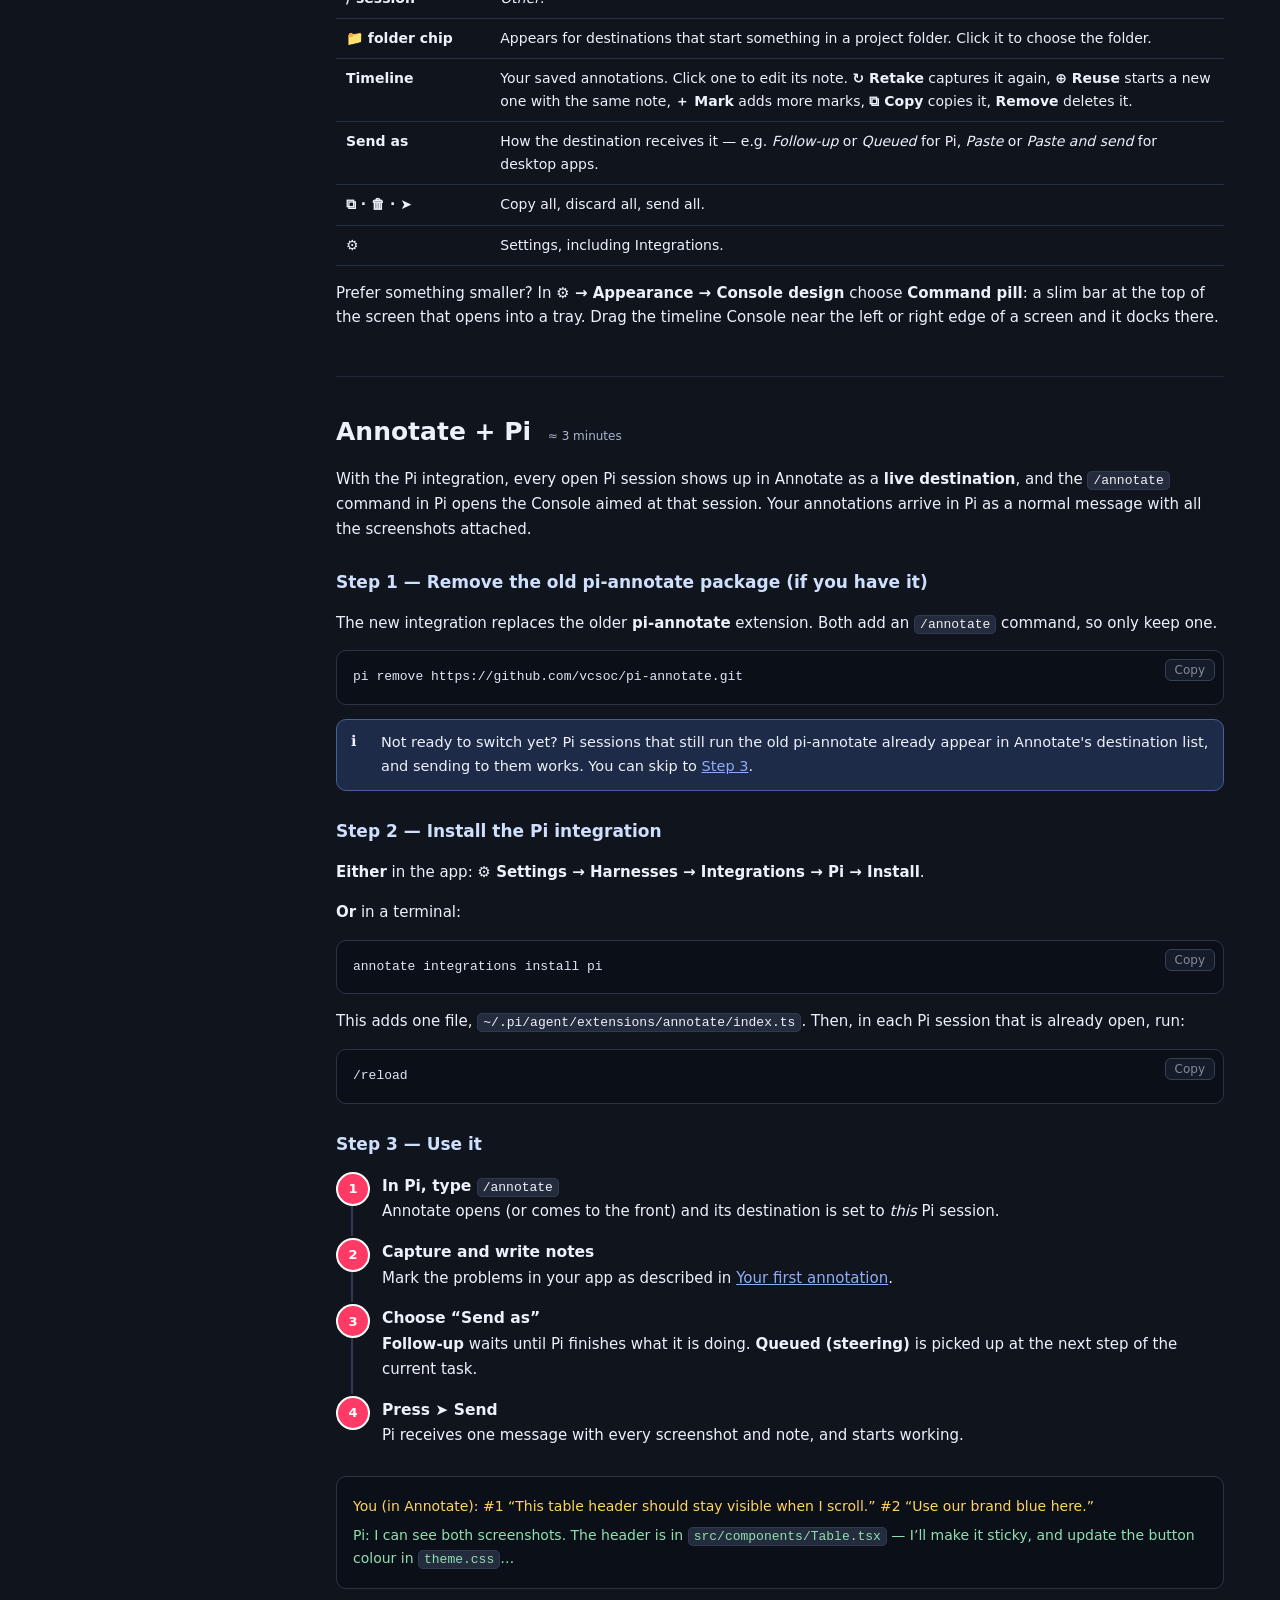
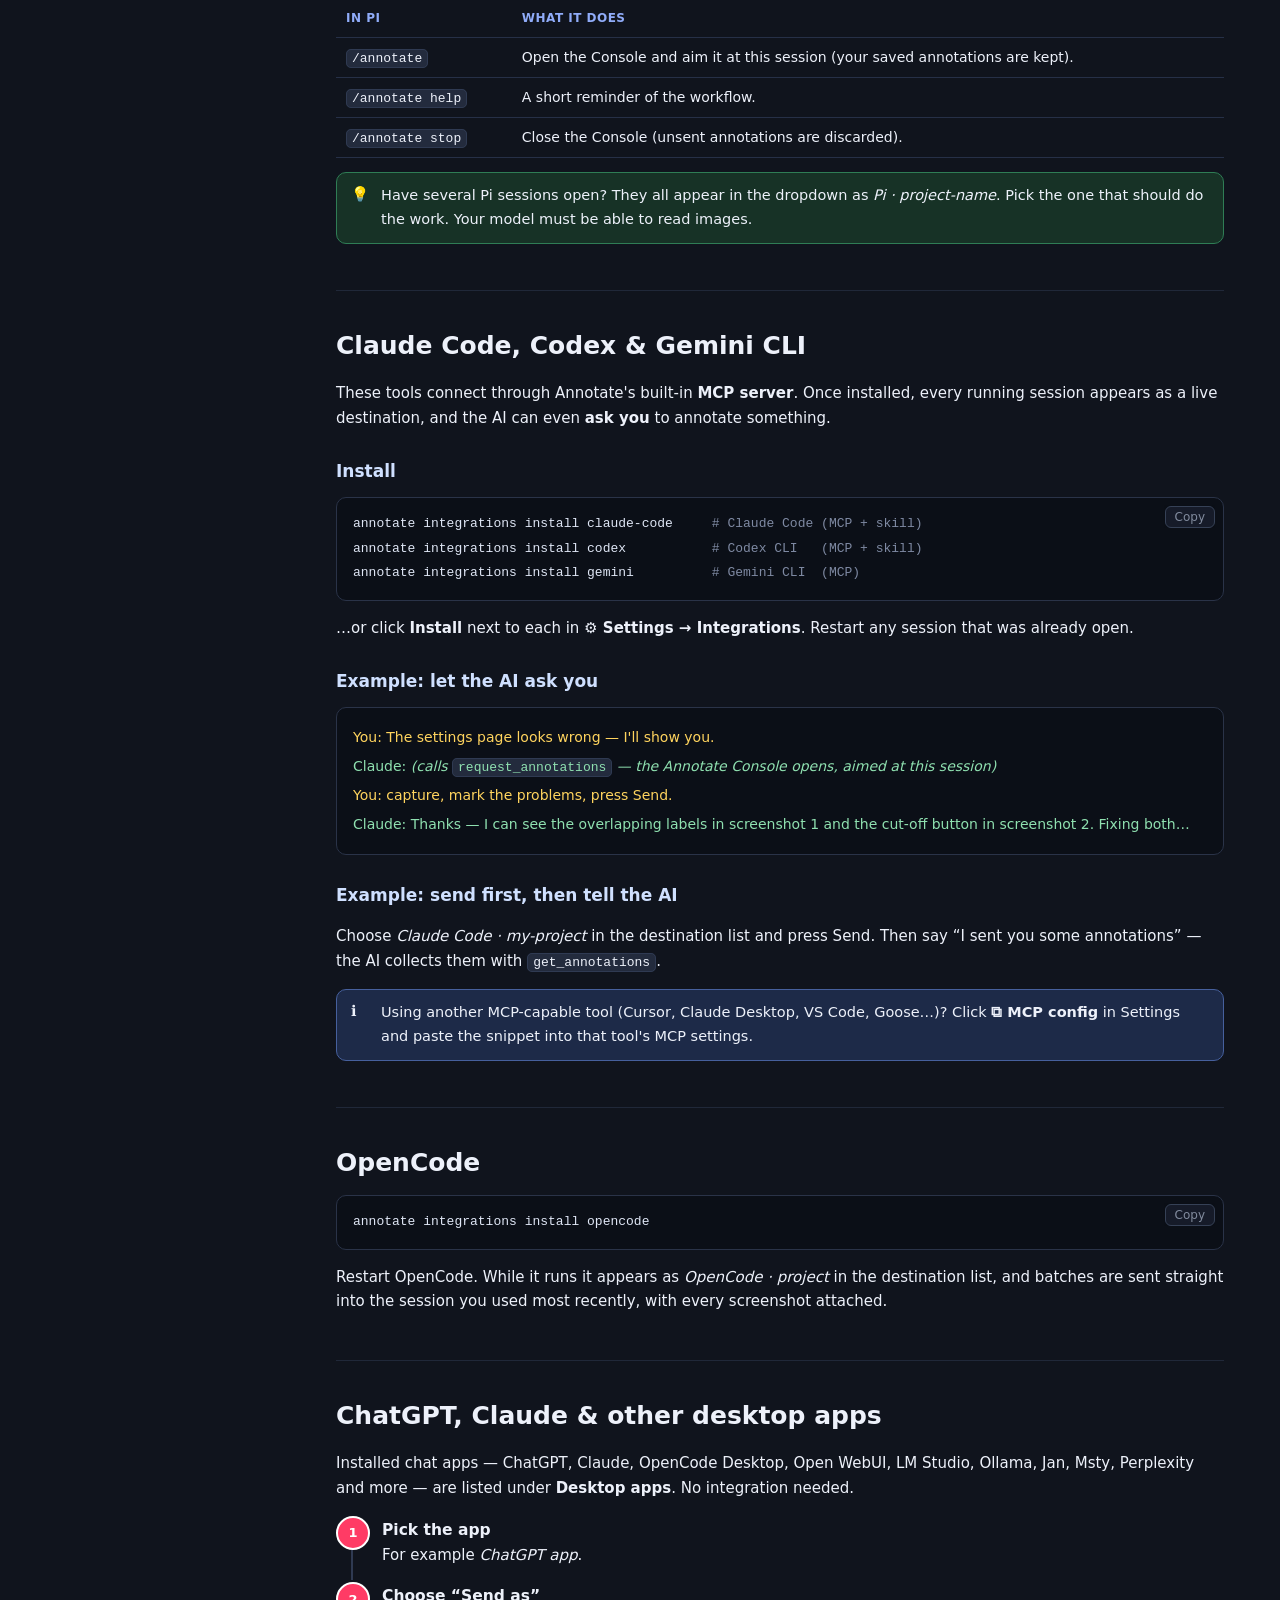
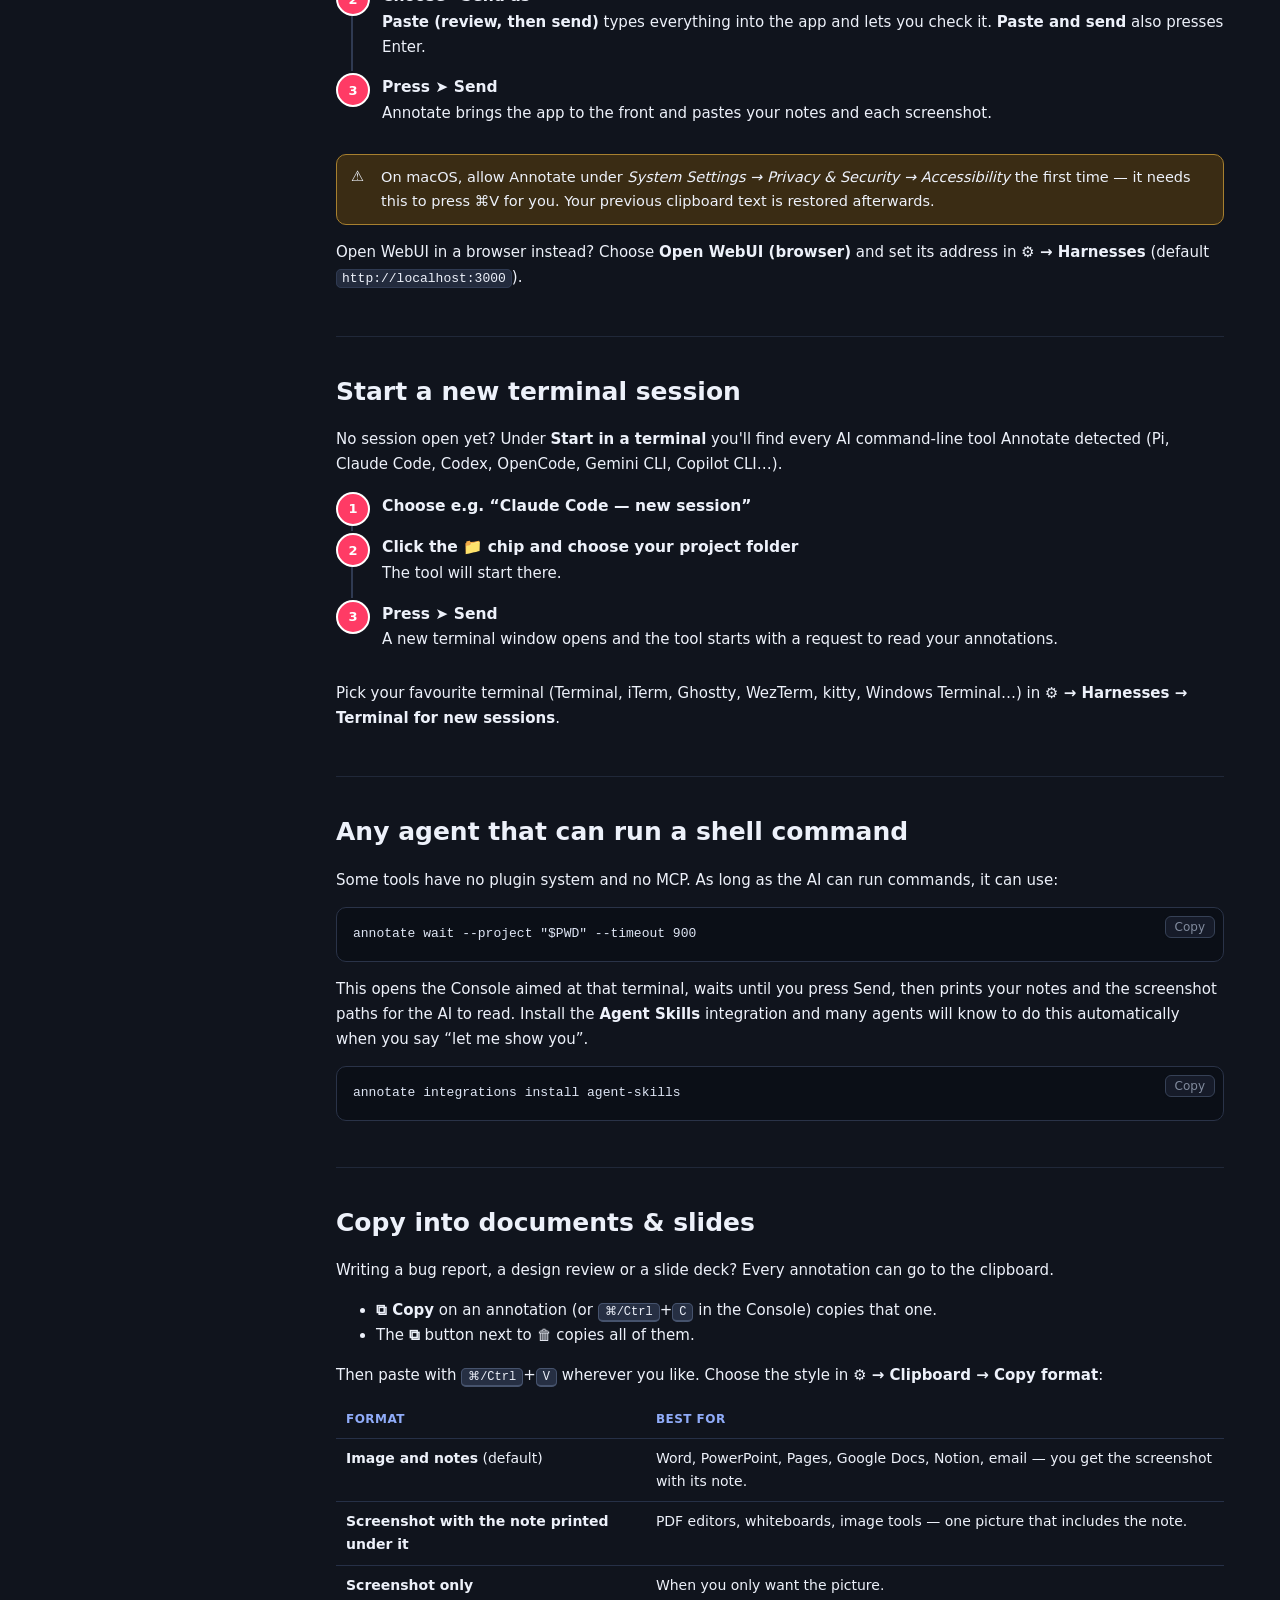
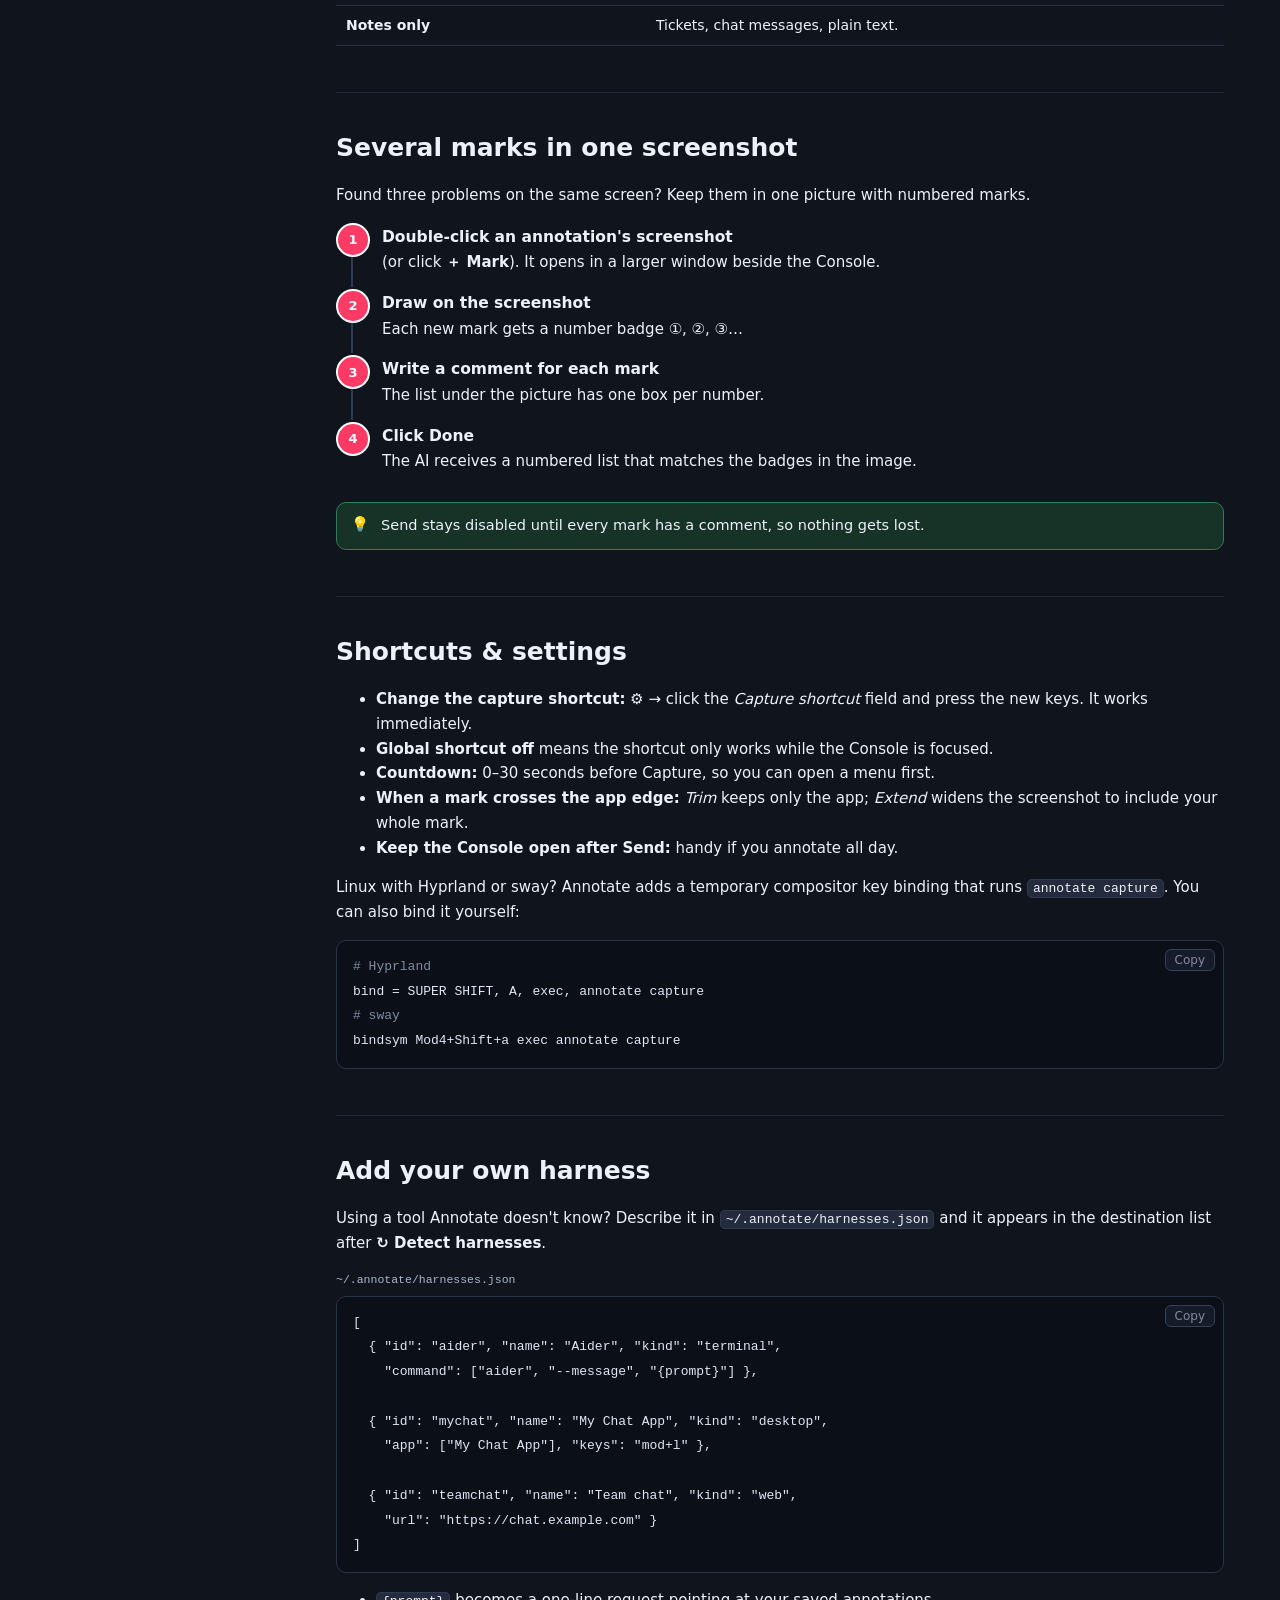
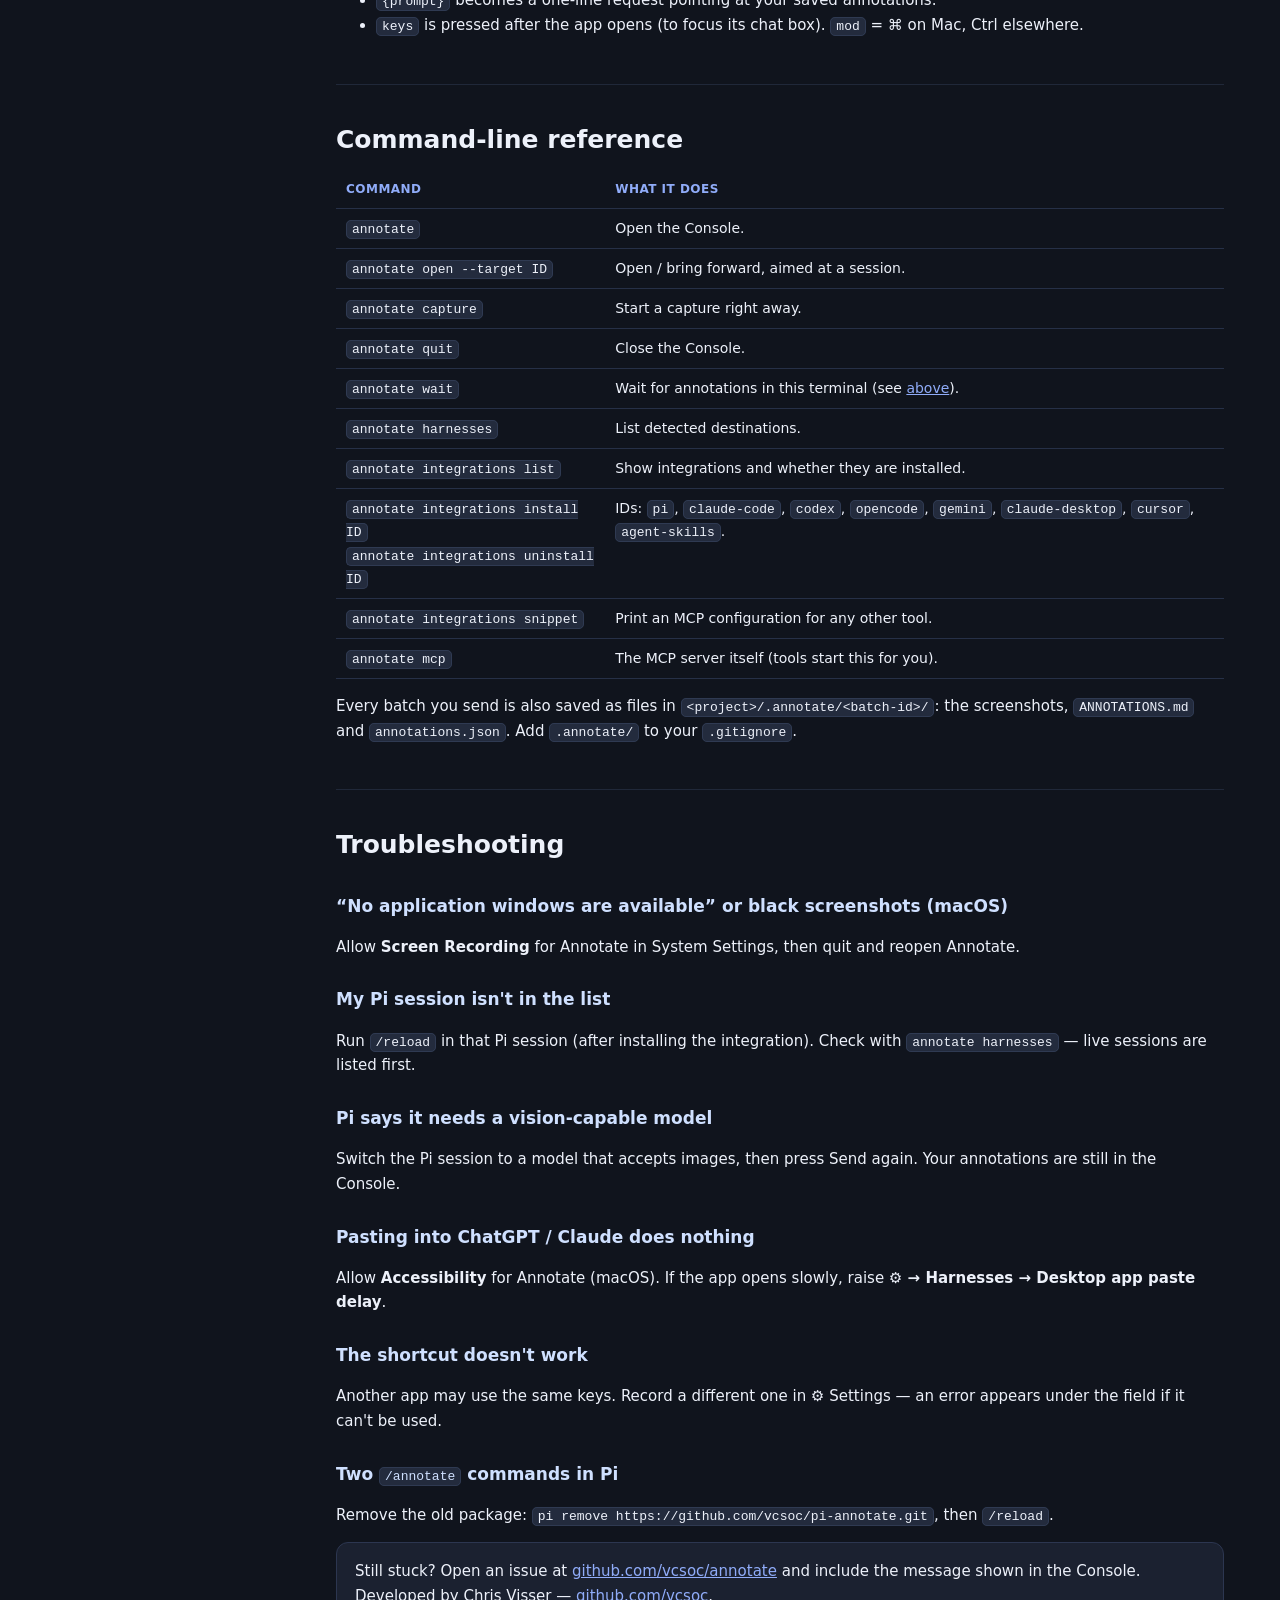
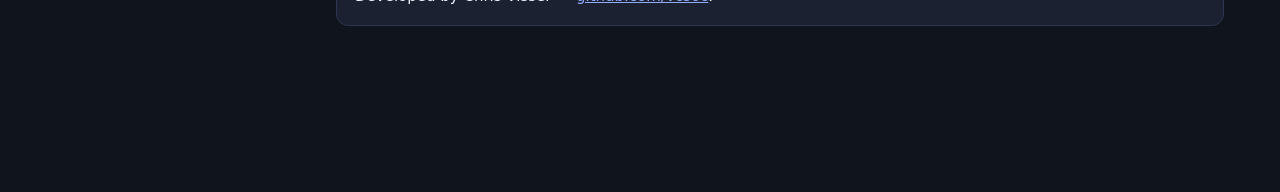
==== commit a7153b81: "ci: build Linux on Ubuntu 24.04; installer explains the PipeWire 0.3.65 minimum" ====
--- a/docs/tutorial.html
+++ b/docs/tutorial.html
@@ -228,7 +228,7 @@
 
 <span class="c"># 3. Install the package it created, e.g.</span>
 sudo apt install ./target/release/bundle/deb/Annotate_1.0.0_*.deb</code></pre>
-    <div class="note">On <b>Hyprland</b> or <b>sway</b>, also install <code>grim</code> and <code>slurp</code> (and <code>wtype</code> if you want Annotate to paste into apps).</div>
+    <div class="note">Needs Ubuntu 24.04, Debian 12, Fedora 38 or newer. On <b>Hyprland</b> or <b>sway</b>, also install <code>grim</code> and <code>slurp</code> (and <code>wtype</code> if you want Annotate to paste into apps).</div>
   </div>
 
   <h3>Check that it works</h3>
